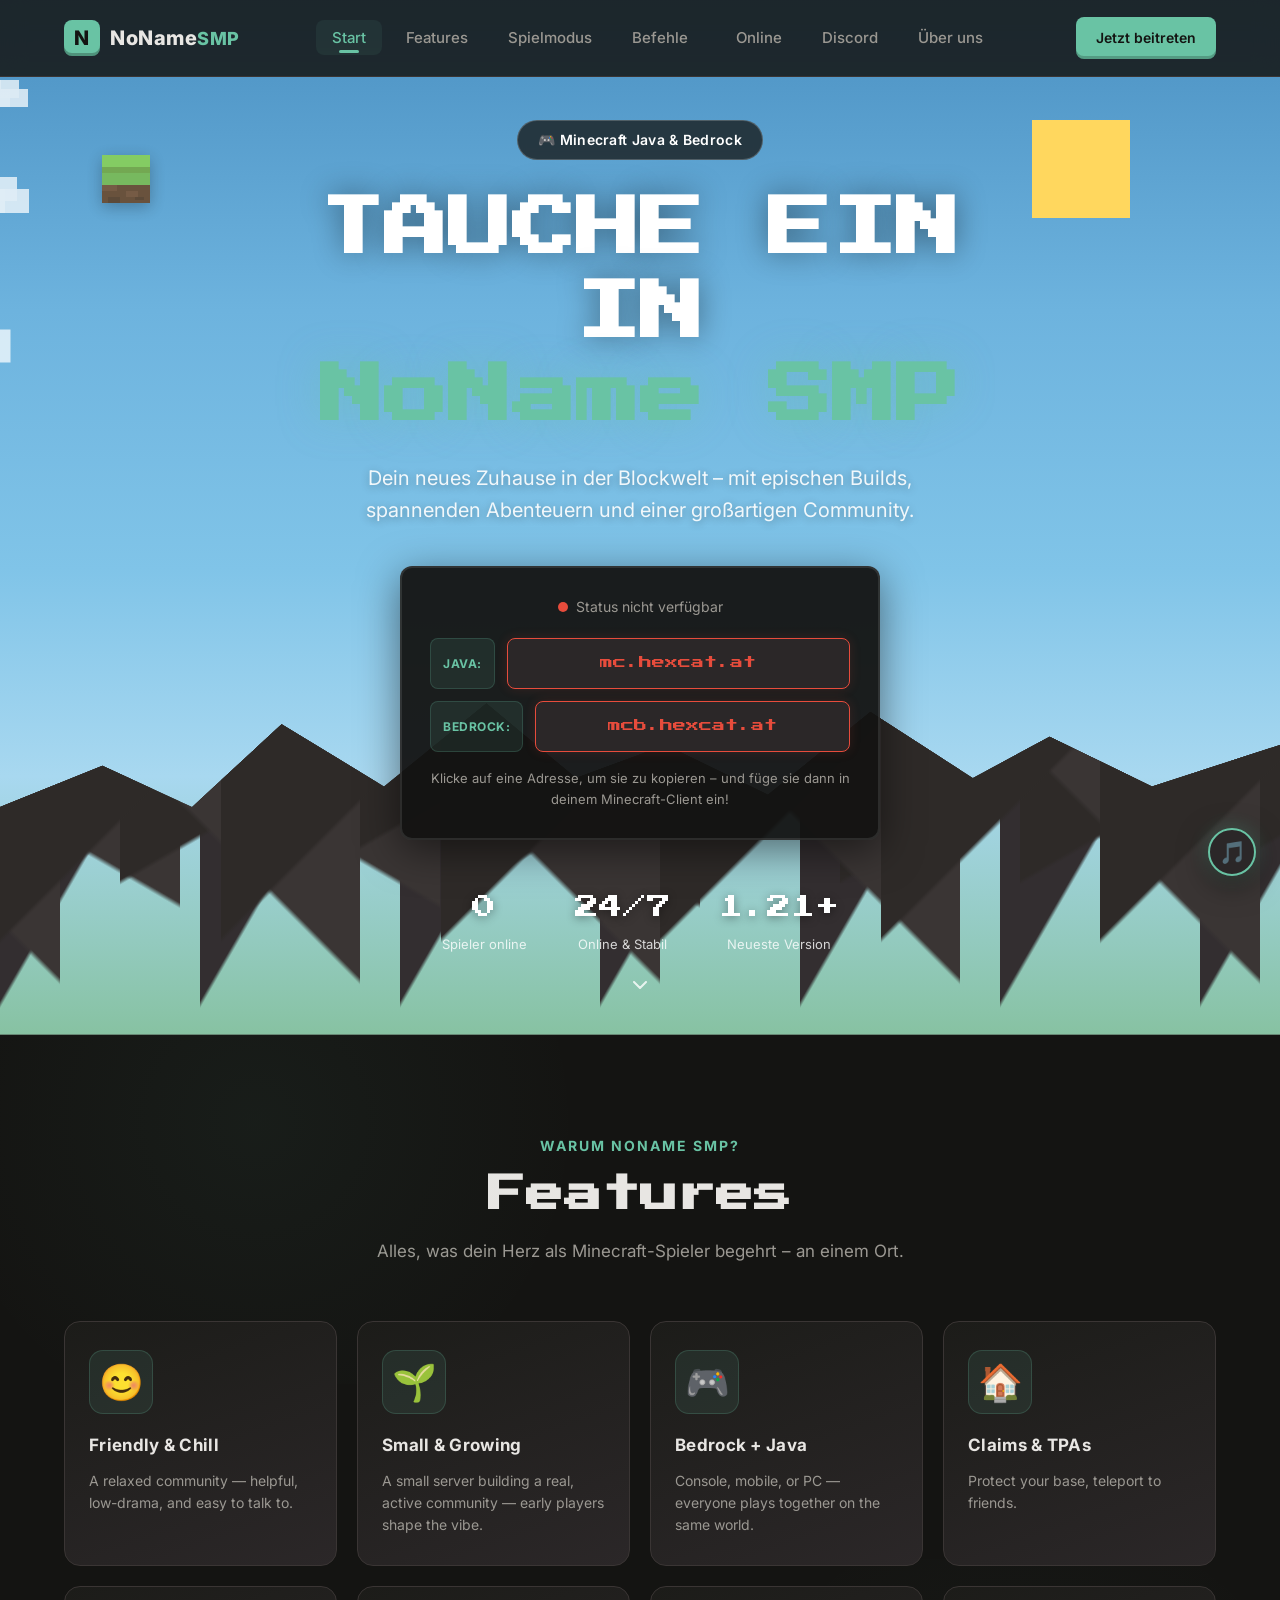
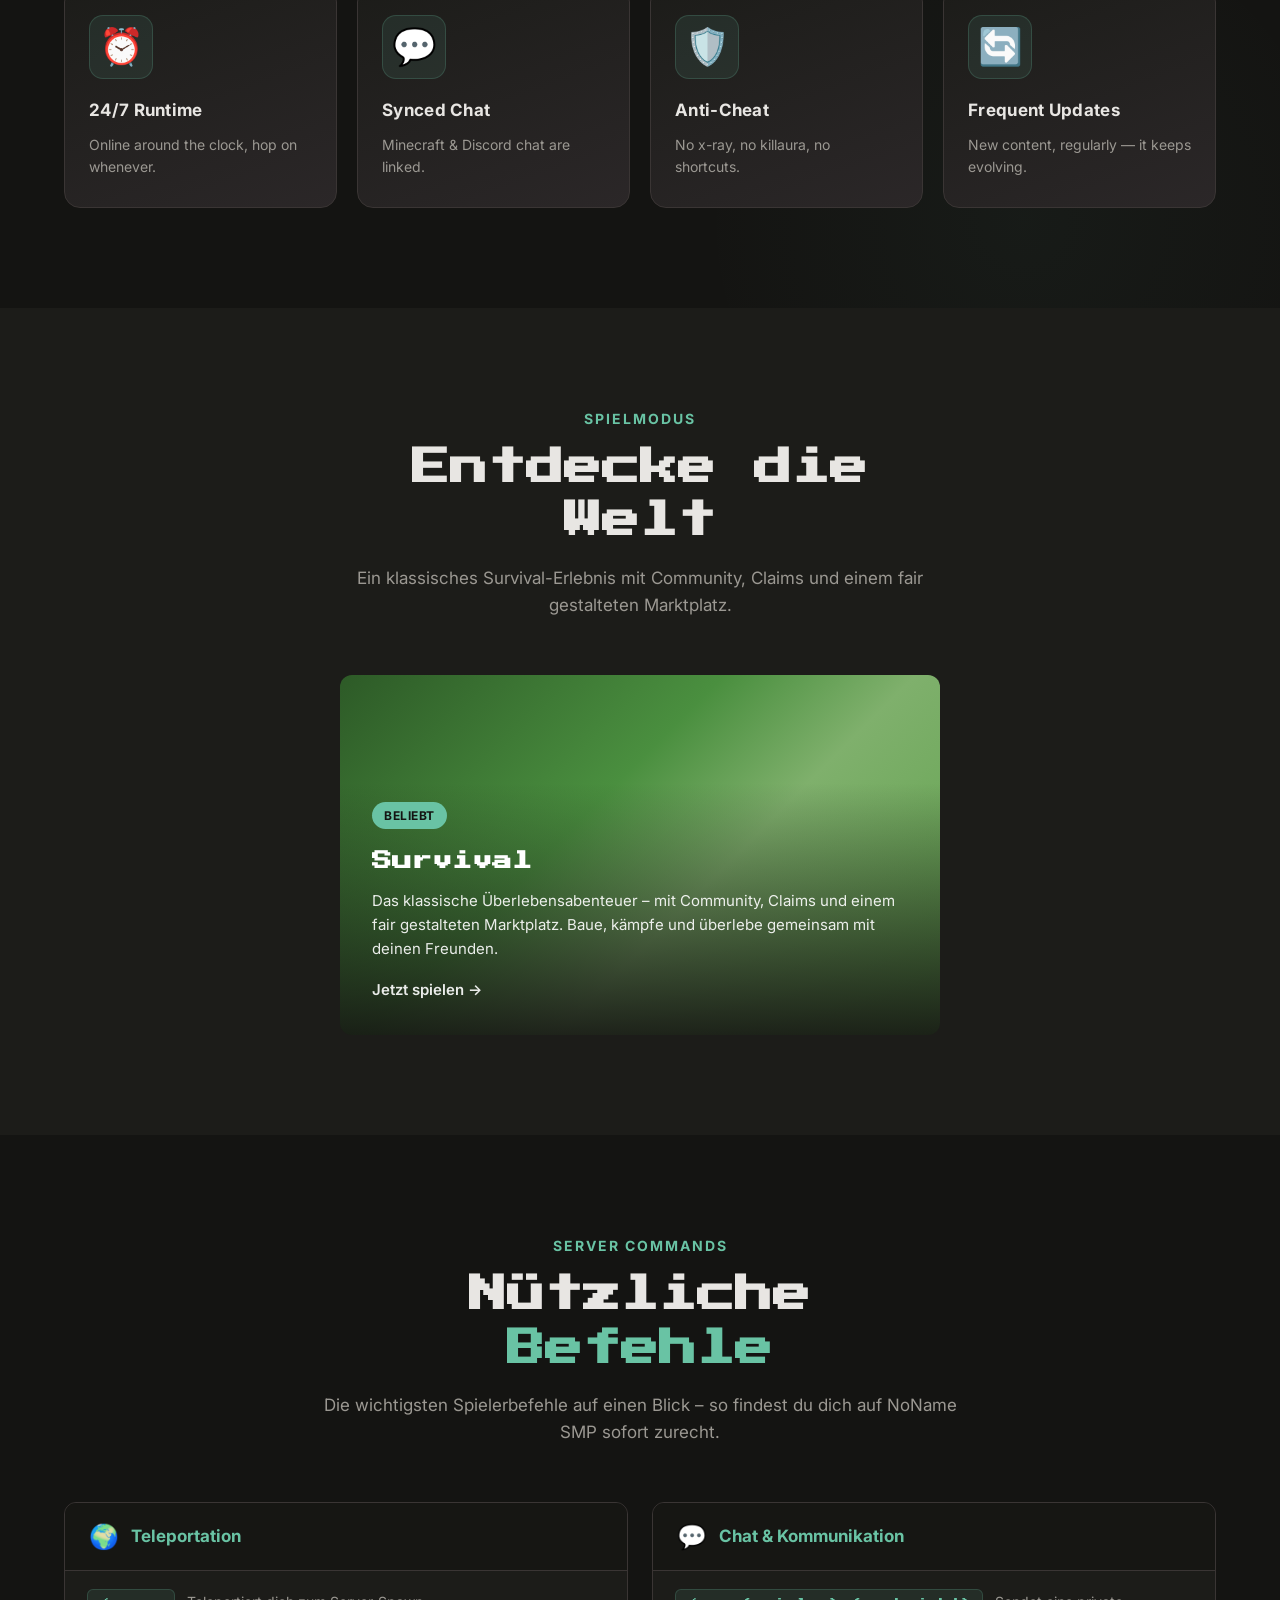
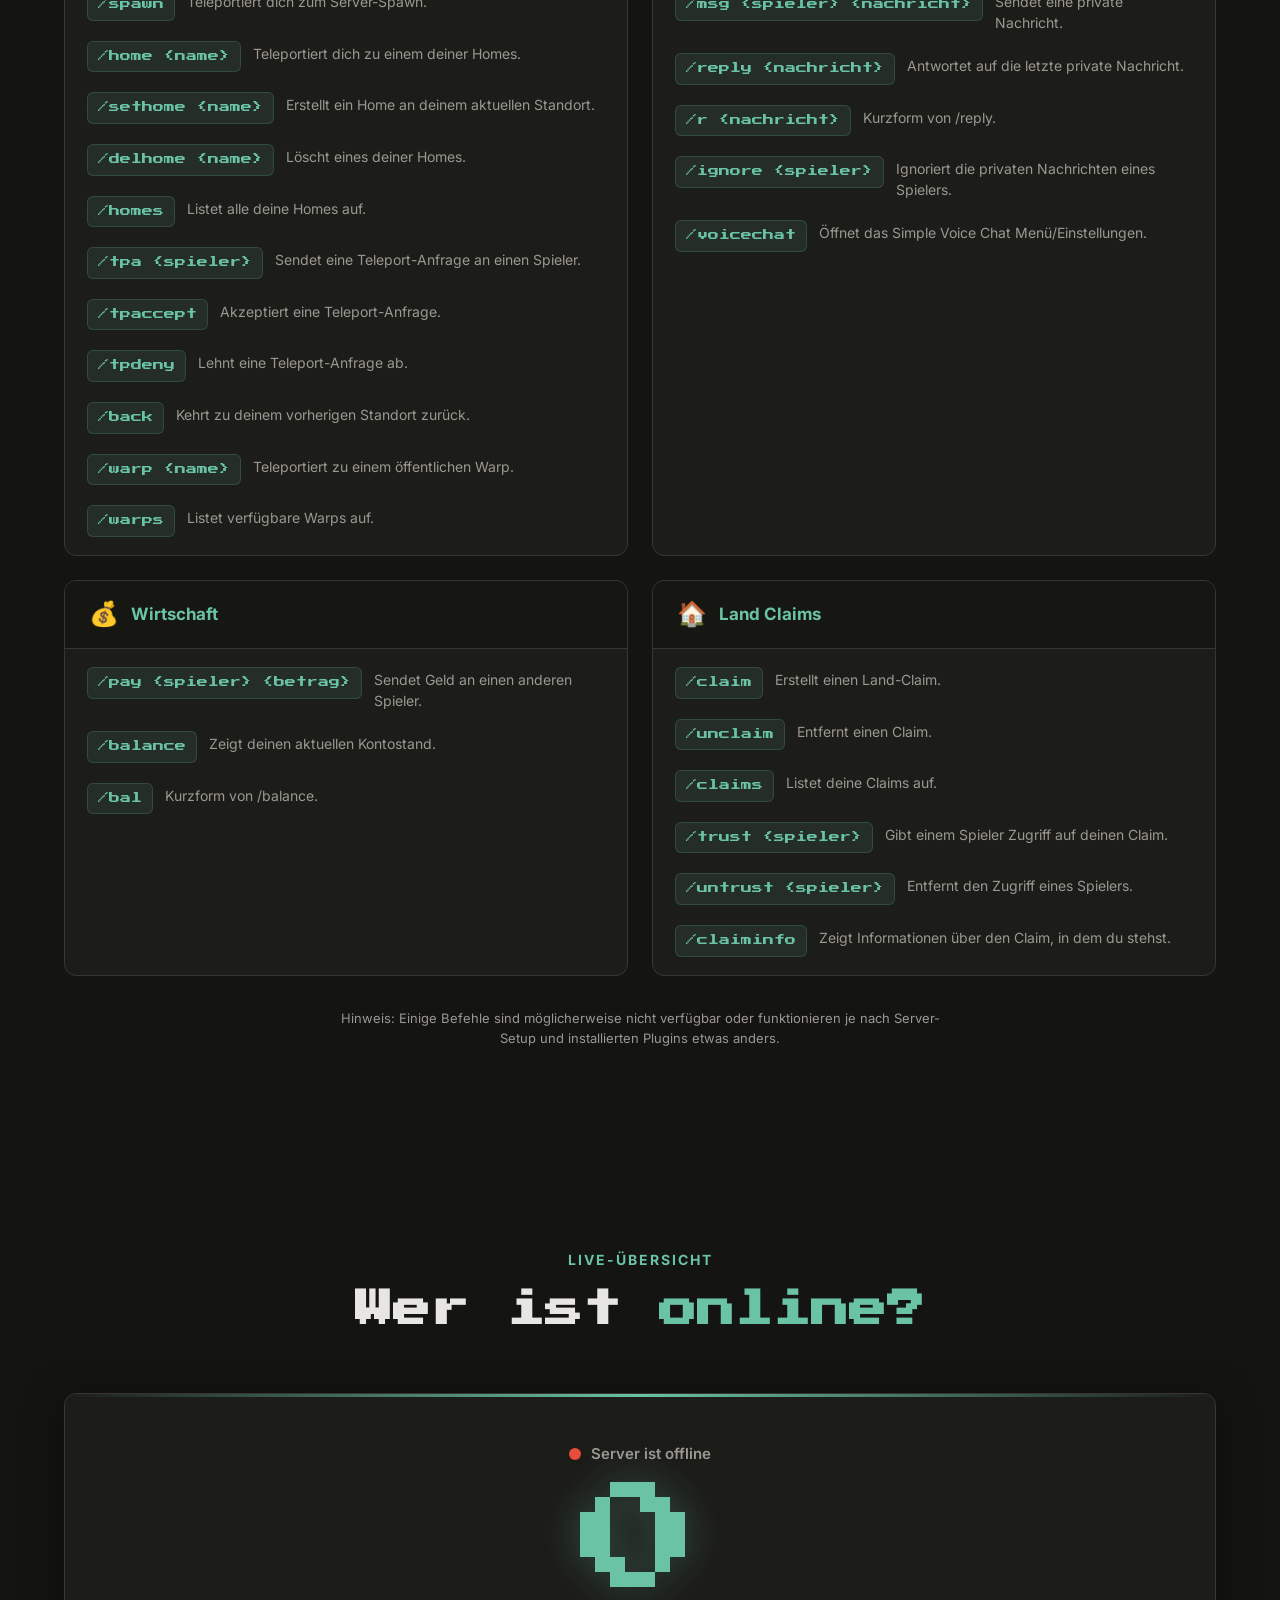
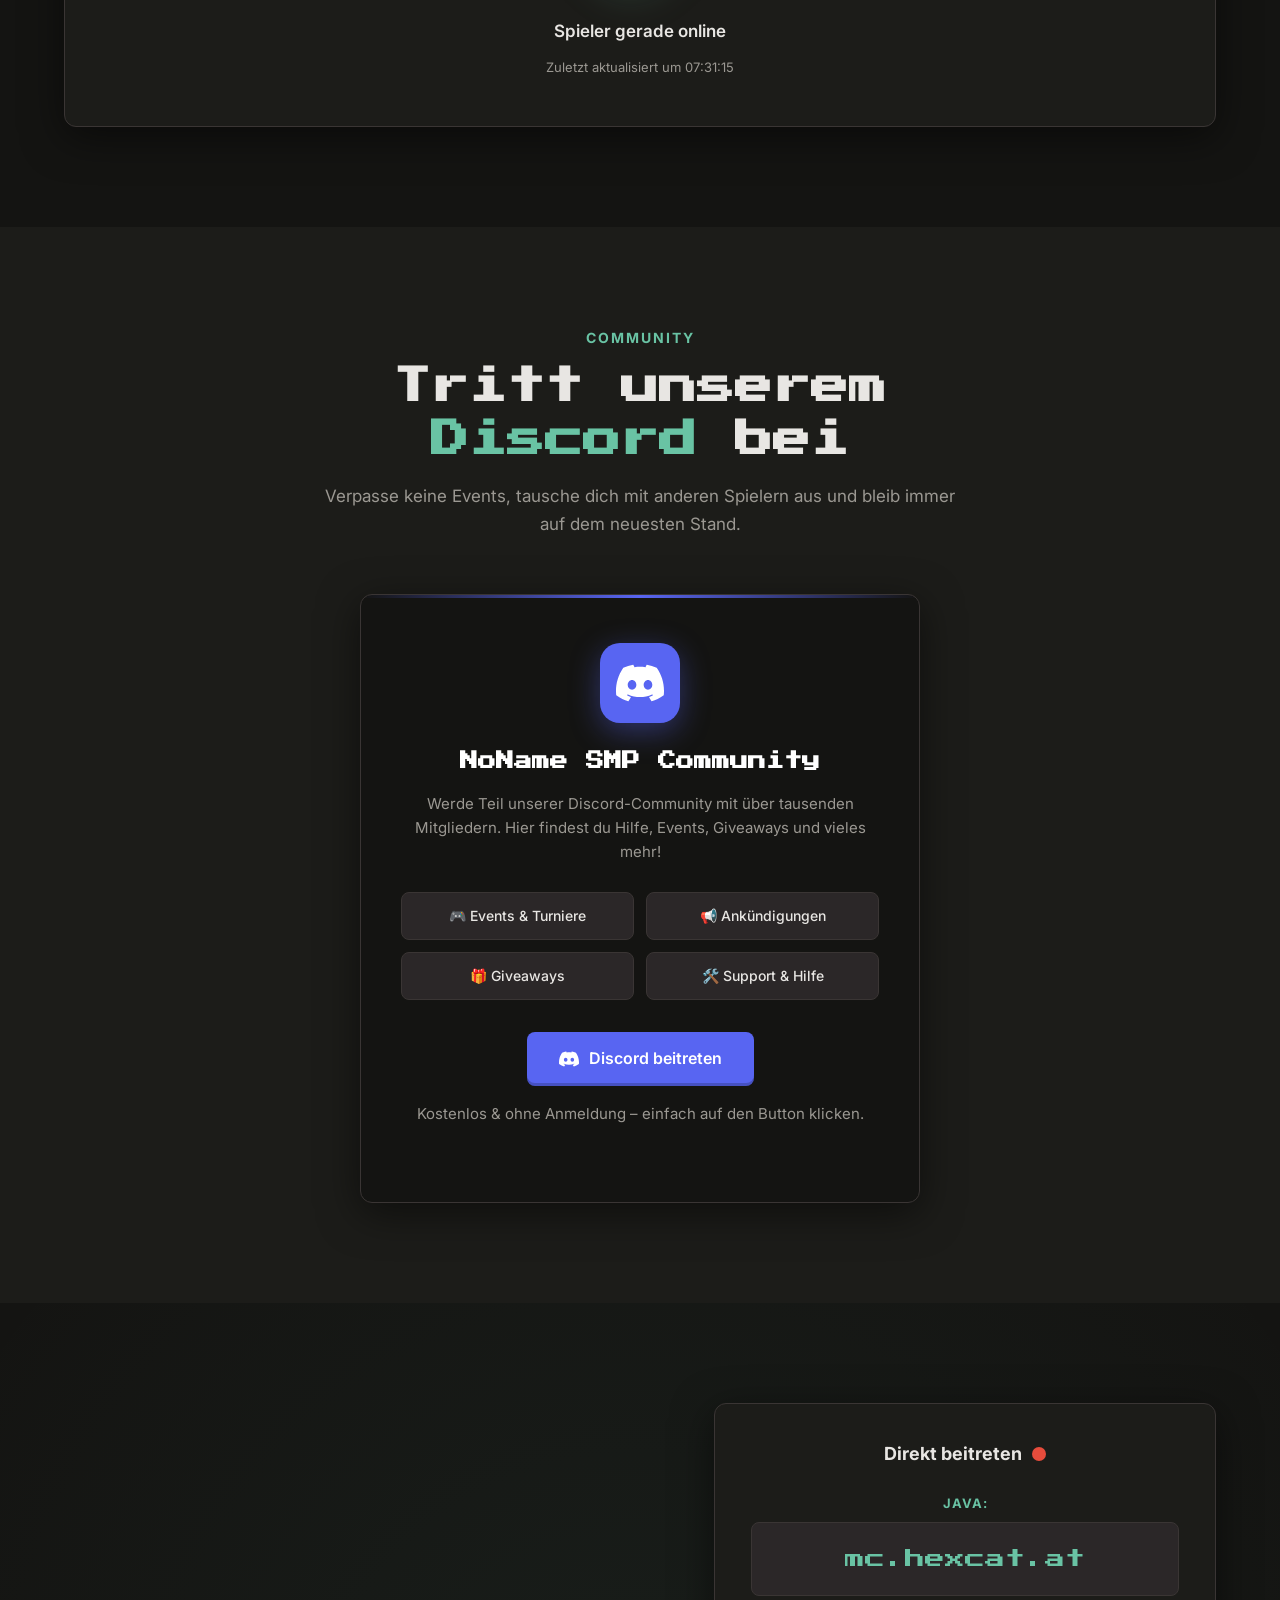
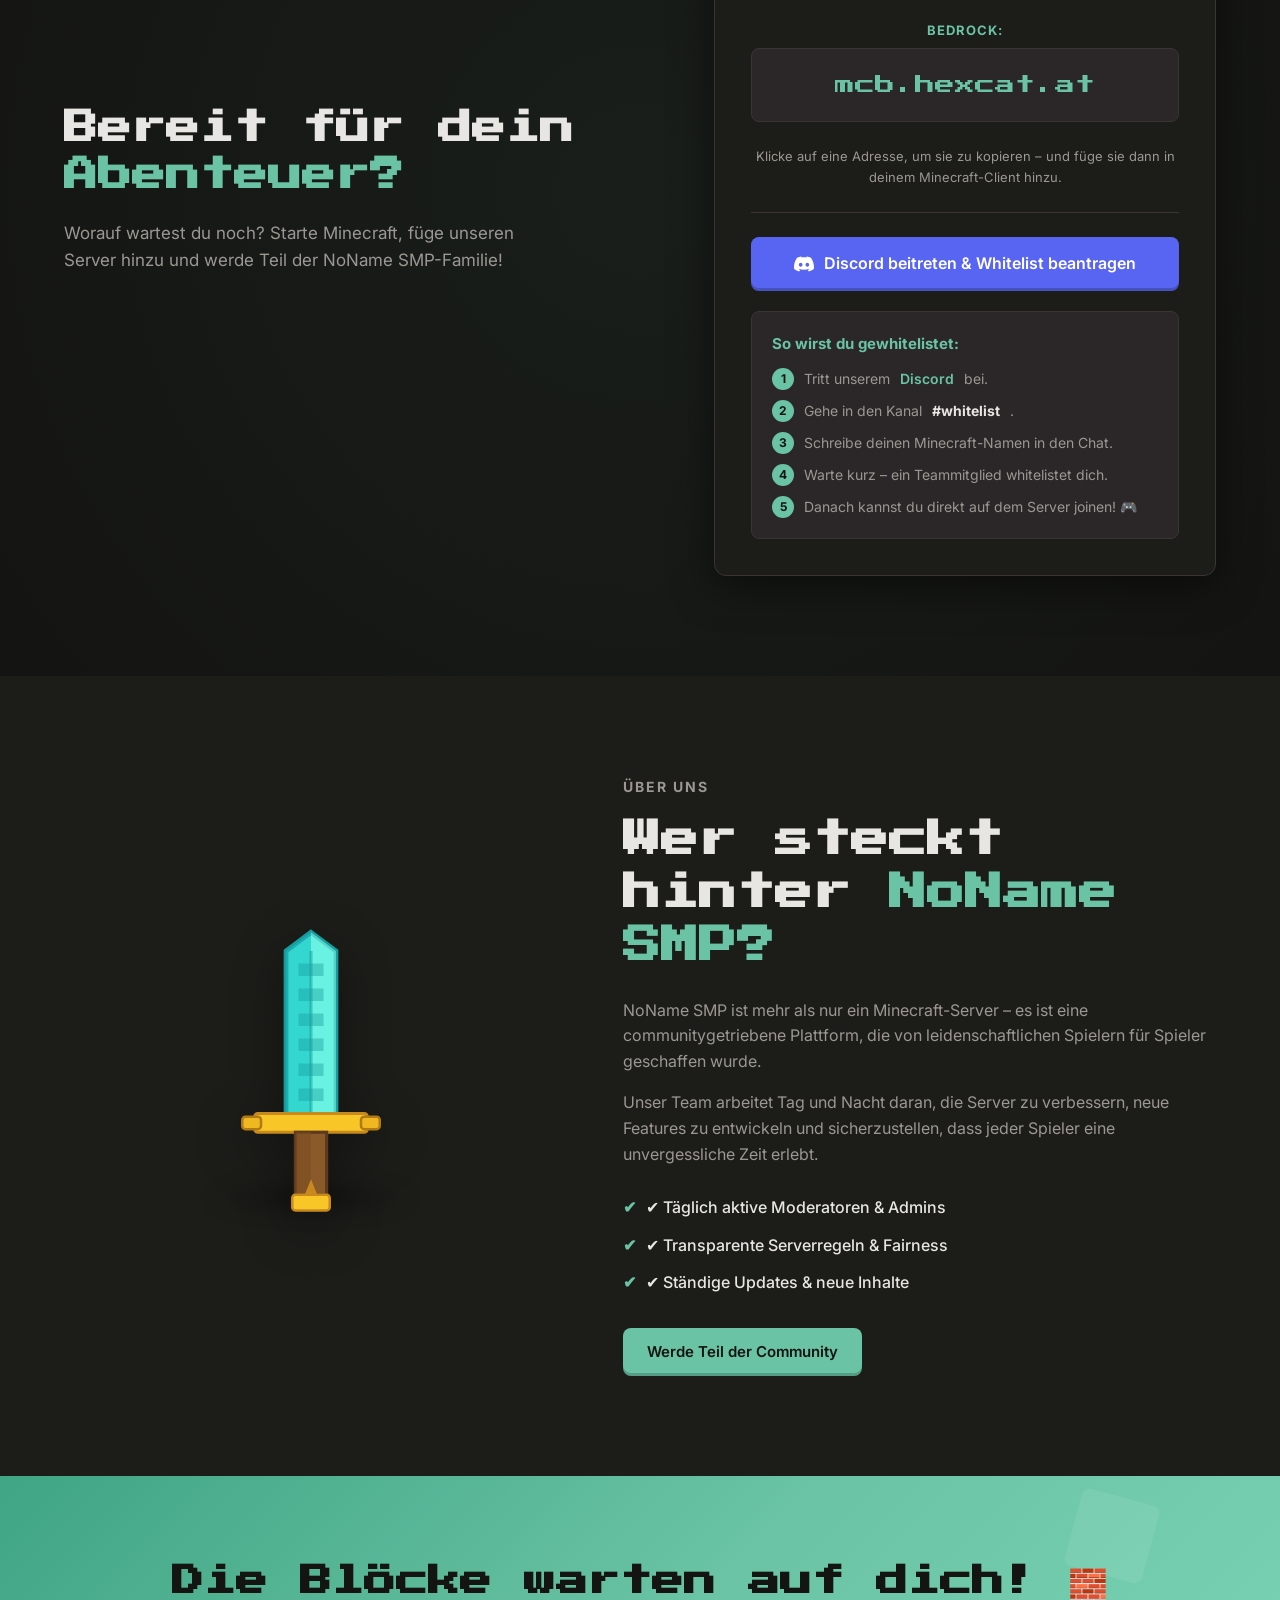
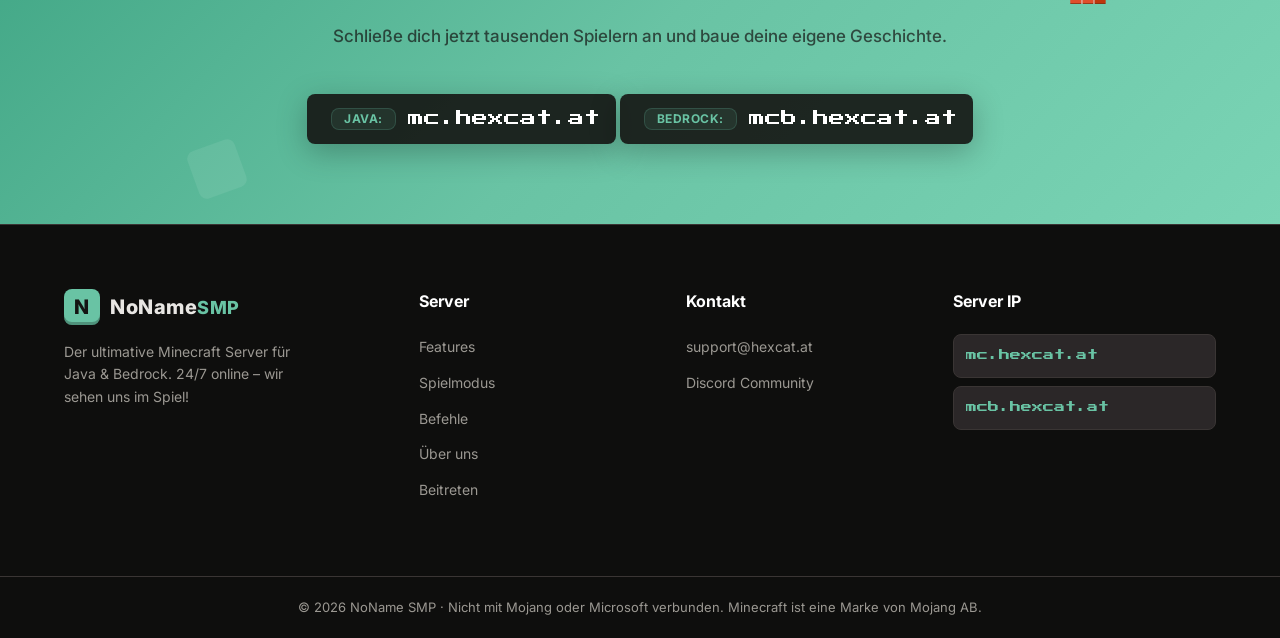
==== index.html @ 72341358 "added the core of the website" ====
<!DOCTYPE html>
<html lang="de">
<head>
    <meta charset="UTF-8">
    <meta name="viewport" content="width=device-width, initial-scale=1.0">
    <title>NoName SMP | Minecraft Server</title>
    <meta name="description" content="Der ultimative Minecraft Server. Jetzt beitreten unter mc.hexcat.at">
    <link rel="icon" type="image/png" href="data:image/svg+xml,<svg xmlns='http://www.w3.org/2000/svg' viewBox='0 0 100 100'><rect width='100' height='100' rx='20' fill='%232b2728'/><text x='50' y='68' font-size='45' text-anchor='middle' fill='%2369c3a4' font-family='Arial' font-weight='bold'>N</text></svg>">
    <link rel="preconnect" href="https://fonts.googleapis.com">
    <link rel="preconnect" href="https://fonts.gstatic.com" crossorigin>
    <link href="https://fonts.googleapis.com/css2?family=Inter:wght@400;500;600;700;800&family=Press+Start+2P&display=swap" rel="stylesheet">
    <link rel="stylesheet" href="css/style.css">
</head>
<body>
    <!-- Navigation -->
    <nav class="navbar" id="navbar">
        <div class="container nav-container">
            <a href="#home" class="logo">
                <div class="logo-icon">N</div>
                <span>NoName<span class="logo-accent">SMP</span></span>
            </a>
            <ul class="nav-links" id="nav-links">
                <li><a href="#home" class="nav-link active">Start</a></li>
                <li><a href="#features" class="nav-link">Features</a></li>
                <li><a href="#gamemodes" class="nav-link">Spielmodus</a></li>
                <li><a href="#commands" class="nav-link">Befehle</a></li>
                <li><a href="#map" class="nav-link nav-map hidden">Karte</a></li>
                <li><a href="#online" class="nav-link">Online</a></li>
                <li><a href="#discord" class="nav-link">Discord</a></li>
                <li><a href="#about" class="nav-link">Über uns</a></li>
            </ul>
            <a href="#join" class="btn btn-primary btn-nav">Jetzt beitreten</a>
            <button class="hamburger" id="hamburger" aria-label="Menü öffnen">
                <span></span><span></span><span></span>
            </button>
        </div>
    </nav>

    <!-- Hero Section -->
    <header class="hero" id="home">
        <div class="hero-bg">
            <div class="pixel-mountains"></div>
            <div class="pixel-sun"></div>
            <div class="pixel-cloud cloud-1"></div>
            <div class="pixel-cloud cloud-2"></div>
            <div class="pixel-cloud cloud-3"></div>
            <!-- Schwebende Minecraft-Blöcke -->
            <svg class="floating-block block-grass" viewBox="0 0 16 16" aria-hidden="true">
                <use href="assets/minecraft-blocks.svg#grass"></use>
            </svg>
            <svg class="floating-block block-diamond" viewBox="0 0 16 16" aria-hidden="true">
                <use href="assets/minecraft-blocks.svg#diamond"></use>
            </svg>
            <svg class="floating-block block-gold" viewBox="0 0 16 16" aria-hidden="true">
                <use href="assets/minecraft-blocks.svg#gold"></use>
            </svg>
            <svg class="floating-block block-obsidian" viewBox="0 0 16 16" aria-hidden="true">
                <use href="assets/minecraft-blocks.svg#obsidian"></use>
            </svg>
            <svg class="floating-block block-tnt" viewBox="0 0 16 16" aria-hidden="true">
                <use href="assets/minecraft-blocks.svg#tnt"></use>
            </svg>
            <svg class="floating-block block-creeper-head" viewBox="0 0 16 16" aria-hidden="true">
                <use href="assets/minecraft-blocks.svg#creeper-head"></use>
            </svg>
            <svg class="floating-block block-redstone" viewBox="0 0 16 16" aria-hidden="true">
                <use href="assets/minecraft-blocks.svg#redstone"></use>
            </svg>
            <svg class="floating-block block-emerald" viewBox="0 0 16 16" aria-hidden="true">
                <use href="assets/minecraft-blocks.svg#emerald"></use>
            </svg>
        </div>
        <div class="container hero-content">
            <p class="hero-badge">🎮 Minecraft Java & Bedrock</p>
            <h1 class="hero-title">TAUCHE EIN IN<br><span class="accent">NoName SMP</span></h1>
            <p class="hero-subtitle">Dein neues Zuhause in der Blockwelt – mit epischen Builds, spannenden Abenteuern und einer großartigen Community.</p>

            <div class="server-ip-card">
                <div class="ip-status">
                    <span class="status-dot"></span>
                    <span id="server-status">Server wird geprüft...</span>
                    <span class="ping-badge hidden" id="ping-badge"></span>
                </div>
                <div class="ip-copy">
                    <span class="ip-label">Java:</span>
                    <code class="ip-text ip-clickable" onclick="copyIp()">mc.hexcat.at</code>
                </div>
                <div class="ip-copy bedrock">
                    <span class="ip-label">Bedrock:</span>
                    <code class="ip-text ip-clickable" onclick="copyBedrockIp()">mcb.hexcat.at</code>
                </div>
                <p class="ip-help">Klicke auf eine Adresse, um sie zu kopieren – und füge sie dann in deinem Minecraft-Client ein!</p>
            </div>

            <div class="hero-stats">
                <div class="stat">
                    <span class="stat-number" id="stat-players">0</span>
                    <span class="stat-label">Spieler online</span>
                </div>
                <div class="stat">
                    <span class="stat-number">24/7</span>
                    <span class="stat-label">Online & Stabil</span>
                </div>
                <div class="stat">
                    <span class="stat-number">1.21+</span>
                    <span class="stat-label">Neueste Version</span>
                </div>
            </div>
        </div>
        <a href="#features" class="scroll-down" aria-label="Nach unten scrollen">
            <svg width="24" height="24" viewBox="0 0 24 24" fill="none" stroke="currentColor" stroke-width="2" stroke-linecap="round" stroke-linejoin="round">
                <path d="M6 9l6 6 6-6"></path>
            </svg>
        </a>
    </header>

    <!-- Features Section -->
    <section class="section features" id="features">
        <div class="container">
            <div class="section-head">
                <p class="section-tag">Warum NoName SMP?</p>
                <h2 class="section-title">Features</h2>
                <p class="section-desc">Alles, was dein Herz als Minecraft-Spieler begehrt – an einem Ort.</p>
            </div>
            <div class="features-grid">
                <div class="feature-card">
                    <div class="feature-icon">😊</div>
                    <h3>Friendly & Chill</h3>
                    <p>A relaxed community — helpful, low-drama, and easy to talk to.</p>
                </div>
                <div class="feature-card">
                    <div class="feature-icon">🌱</div>
                    <h3>Small & Growing</h3>
                    <p>A small server building a real, active community — early players shape the vibe.</p>
                </div>
                <div class="feature-card">
                    <div class="feature-icon">🎮</div>
                    <h3>Bedrock + Java</h3>
                    <p>Console, mobile, or PC — everyone plays together on the same world.</p>
                </div>
                <div class="feature-card">
                    <div class="feature-icon">🏠</div>
                    <h3>Claims & TPAs</h3>
                    <p>Protect your base, teleport to friends.</p>
                </div>
                <div class="feature-card">
                    <div class="feature-icon">⏰</div>
                    <h3>24/7 Runtime</h3>
                    <p>Online around the clock, hop on whenever.</p>
                </div>
                <div class="feature-card">
                    <div class="feature-icon">💬</div>
                    <h3>Synced Chat</h3>
                    <p>Minecraft & Discord chat are linked.</p>
                </div>
                <div class="feature-card">
                    <div class="feature-icon">🛡️</div>
                    <h3>Anti-Cheat</h3>
                    <p>No x-ray, no killaura, no shortcuts.</p>
                </div>
                <div class="feature-card">
                    <div class="feature-icon">🔄</div>
                    <h3>Frequent Updates</h3>
                    <p>New content, regularly — it keeps evolving.</p>
                </div>
            </div>
        </div>
    </section>

    <!-- Game Modes Section -->
    <section class="section gamemodes" id="gamemodes">
        <div class="container">
            <div class="section-head">
                <p class="section-tag">Spielmodus</p>
                <h2 class="section-title">Entdecke die Welt</h2>
                <p class="section-desc">Ein klassisches Survival-Erlebnis mit Community, Claims und einem fair gestalteten Marktplatz.</p>
            </div>
            <div class="gamemode-grid single">
                <div class="gamemode-card mode-survival">
                    <div class="gamemode-overlay"></div>
                    <div class="gamemode-content">
                        <span class="gamemode-tag">Beliebt</span>
                        <h3>Survival</h3>
                        <p>Das klassische Überlebensabenteuer – mit Community, Claims und einem fair gestalteten Marktplatz. Baue, kämpfe und überlebe gemeinsam mit deinen Freunden.</p>
                        <a href="#join" class="gamemode-link">Jetzt spielen →</a>
                    </div>
                </div>
            </div>
        </div>
    </section>

    <!-- Commands Section -->
    <section class="section commands" id="commands">
        <div class="container">
            <div class="section-head">
                <p class="section-tag">Server Commands</p>
                <h2 class="section-title">Nützliche <span class="accent">Befehle</span></h2>
                <p class="section-desc">Die wichtigsten Spielerbefehle auf einen Blick – so findest du dich auf NoName SMP sofort zurecht.</p>
            </div>

            <div class="commands-grid">
                <!-- Teleportation -->
                <div class="command-card">
                    <div class="command-card-header">
                        <span class="command-icon">🌍</span>
                        <h3>Teleportation</h3>
                    </div>
                    <div class="command-list">
                        <div class="command-item">
                            <code>/spawn</code>
                            <p>Teleportiert dich zum Server-Spawn.</p>
                        </div>
<div class="command-item">
    <code>/home &lt;name&gt;</code>
    <p>Teleportiert dich zu einem deiner Homes.</p>
</div>
                        <div class="command-item">
<code>/sethome &lt;name&gt;</code>
                            <p>Erstellt ein Home an deinem aktuellen Standort.</p>
                        </div>
                        <div class="command-item">
<code>/delhome &lt;name&gt;</code>
                            <p>Löscht eines deiner Homes.</p>
                        </div>
                        <div class="command-item">
                            <code>/homes</code>
                            <p>Listet alle deine Homes auf.</p>
                        </div>
                        <div class="command-item">
<code>/tpa &lt;spieler&gt;</code>
                            <p>Sendet eine Teleport-Anfrage an einen Spieler.</p>
                        </div>
                        <div class="command-item">
                            <code>/tpaccept</code>
                            <p>Akzeptiert eine Teleport-Anfrage.</p>
                        </div>
                        <div class="command-item">
                            <code>/tpdeny</code>
                            <p>Lehnt eine Teleport-Anfrage ab.</p>
                        </div>
                        <div class="command-item">
                            <code>/back</code>
                            <p>Kehrt zu deinem vorherigen Standort zurück.</p>
                        </div>
                        <div class="command-item">
<code>/warp &lt;name&gt;</code>
                            <p>Teleportiert zu einem öffentlichen Warp.</p>
                        </div>
                        <div class="command-item">
                            <code>/warps</code>
                            <p>Listet verfügbare Warps auf.</p>
                        </div>
                    </div>
                </div>

                <!-- Chat & Kommunikation -->
                <div class="command-card">
                    <div class="command-card-header">
                        <span class="command-icon">💬</span>
                        <h3>Chat & Kommunikation</h3>
                    </div>
                    <div class="command-list">
                        <div class="command-item">
<code>/msg &lt;spieler&gt; &lt;nachricht&gt;</code>
                            <p>Sendet eine private Nachricht.</p>
                        </div>
                        <div class="command-item">
<code>/reply &lt;nachricht&gt;</code>
                            <p>Antwortet auf die letzte private Nachricht.</p>
                        </div>
                        <div class="command-item">
<code>/r &lt;nachricht&gt;</code>
                            <p>Kurzform von /reply.</p>
                        </div>
                        <div class="command-item">
<code>/ignore &lt;spieler&gt;</code>
                            <p>Ignoriert die privaten Nachrichten eines Spielers.</p>
                        </div>
                        <div class="command-item">
                            <code>/voicechat</code>
                            <p>Öffnet das Simple Voice Chat Menü/Einstellungen.</p>
                        </div>
                    </div>
                </div>

                <!-- Wirtschaft -->
                <div class="command-card">
                    <div class="command-card-header">
                        <span class="command-icon">💰</span>
                        <h3>Wirtschaft</h3>
                    </div>
                    <div class="command-list">
                        <div class="command-item">
<code>/pay &lt;spieler&gt; &lt;betrag&gt;</code>
                            <p>Sendet Geld an einen anderen Spieler.</p>
                        </div>
                        <div class="command-item">
                            <code>/balance</code>
                            <p>Zeigt deinen aktuellen Kontostand.</p>
                        </div>
                        <div class="command-item">
                            <code>/bal</code>
                            <p>Kurzform von /balance.</p>
                        </div>
                    </div>
                </div>

                <!-- Land Claims -->
                <div class="command-card">
                    <div class="command-card-header">
                        <span class="command-icon">🏠</span>
                        <h3>Land Claims</h3>
                    </div>
                    <div class="command-list">
                        <div class="command-item">
                            <code>/claim</code>
                            <p>Erstellt einen Land-Claim.</p>
                        </div>
                        <div class="command-item">
                            <code>/unclaim</code>
                            <p>Entfernt einen Claim.</p>
                        </div>
                        <div class="command-item">
                            <code>/claims</code>
                            <p>Listet deine Claims auf.</p>
                        </div>
                        <div class="command-item">
<code>/trust &lt;spieler&gt;</code>
                            <p>Gibt einem Spieler Zugriff auf deinen Claim.</p>
                        </div>
                        <div class="command-item">
<code>/untrust &lt;spieler&gt;</code>
                            <p>Entfernt den Zugriff eines Spielers.</p>
                        </div>
                        <div class="command-item">
                            <code>/claiminfo</code>
                            <p>Zeigt Informationen über den Claim, in dem du stehst.</p>
                        </div>
                    </div>
                </div>
            </div>

            <p class="commands-hint">Hinweis: Einige Befehle sind möglicherweise nicht verfügbar oder funktionieren je nach Server-Setup und installierten Plugins etwas anders.</p>
        </div>
    </section>

    <!-- Map Section (versteckt, wird später aktiviert) -->
    <section class="section map-section hidden" id="map">
        <div class="container">
            <div class="section-head">
                <p class="section-tag">Live-Karte</p>
                <h2 class="section-title">Serverkarte</h2>
                <p class="section-desc">Erkunde die Welt von NoName SMP in Echtzeit. Die Karte aktualisiert sich automatisch alle 10 Minuten.</p>
            </div>
            <div class="map-container">
                <div class="map-loading" id="map-loading">
                    <div class="map-spinner"></div>
                    <p>Karte wird geladen...</p>
                </div>
                <iframe
                    id="map-frame"
                    class="map-frame"
                    src=""
                    title="NoName SMP Serverkarte"
                    loading="lazy"
                    allowfullscreen
                ></iframe>
            </div>
            <p class="map-hint">Tipp: Die Karte wird alle 10 Minuten automatisch aktualisiert.</p>
        </div>
    </section>

    <!-- Online Section -->
    <section class="section online-section" id="online">
        <div class="container">
            <div class="section-head">
                <p class="section-tag">Live-Übersicht</p>
                <h2 class="section-title">Wer ist <span class="accent">online?</span></h2>
            </div>

            <div class="online-count-display">
                <div class="online-status-bar">
                    <span class="status-dot" id="online-status-dot"></span>
                    <span id="online-count-text">Spielerzahl wird geladen...</span>
                </div>
                <div class="online-number" id="online-number">–</div>
                <p class="online-number-label">Spieler gerade online</p>
                <span class="last-updated" id="last-updated"></span>
            </div>
        </div>
    </section>

    <!-- Discord Section -->
    <section class="section discord-section" id="discord">
        <div class="container">
            <div class="section-head">
                <p class="section-tag">Community</p>
                <h2 class="section-title">Tritt unserem <span class="accent">Discord</span> bei</h2>
                <p class="section-desc">Verpasse keine Events, tausche dich mit anderen Spielern aus und bleib immer auf dem neuesten Stand.</p>
            </div>

            <div class="discord-card">
                <div class="discord-icon">
                    <svg width="48" height="48" viewBox="0 0 24 24" fill="currentColor">
                        <path d="M20.317 4.3698a19.7913 19.7913 0 00-4.8851-1.5152.0741.0741 0 00-.0785.0371c-.211.3753-.4447.8648-.6083 1.2495-1.8447-.2762-3.68-.2762-5.4868 0-.1636-.3933-.4058-.8742-.6177-1.2495a.077.077 0 00-.0785-.037 19.7363 19.7363 0 00-4.8852 1.515.0699.0699 0 00-.0321.0277C.5334 9.0458-.319 13.5799.0992 18.0578a.0824.0824 0 00.0312.0561c2.0528 1.5076 4.0413 2.4228 5.9929 3.0294a.0777.0777 0 00.0842-.0276c.4616-.6304.8731-1.2952 1.226-1.9942a.076.076 0 00-.0416-.1057c-.6528-.2476-1.2743-.5495-1.8722-.8923a.077.077 0 01-.0076-.1277c.1258-.0943.2517-.1923.3718-.2914a.0743.0743 0 01.0776-.0105c3.9278 1.7933 8.18 1.7933 12.0614 0a.0739.0739 0 01.0785.0095c.1202.099.246.1981.3728.2924a.077.077 0 01-.0066.1276 12.2986 12.2986 0 01-1.873.8914.0766.0766 0 00-.0407.1067c.3604.698.7719 1.3628 1.225 1.9932a.076.076 0 00.0842.0286c1.961-.6067 3.9495-1.5219 6.0023-3.0294a.077.077 0 00.0313-.0552c.5004-5.177-.8382-9.6739-3.5485-13.6604a.061.061 0 00-.0312-.0286zM8.02 15.3312c-1.1825 0-2.1569-1.0857-2.1569-2.419 0-1.3332.9555-2.4189 2.157-2.4189 1.2108 0 2.1757 1.0952 2.1568 2.419 0 1.3332-.9555 2.4189-2.1569 2.4189zm7.9748 0c-1.1825 0-2.1569-1.0857-2.1569-2.419 0-1.3332.9554-2.4189 2.1569-2.4189 1.2108 0 2.1757 1.0952 2.1568 2.419 0 1.3332-.946 2.4189-2.1568 2.4189z"/>
                    </svg>
                </div>
                <h3>NoName SMP Community</h3>
                <p>Werde Teil unserer Discord-Community mit über tausenden Mitgliedern. Hier findest du Hilfe, Events, Giveaways und vieles mehr!</p>
                <div class="discord-features">
                    <div class="discord-feature">🎮 Events & Turniere</div>
                    <div class="discord-feature">📢 Ankündigungen</div>
                    <div class="discord-feature">🎁 Giveaways</div>
                    <div class="discord-feature">🛠️ Support & Hilfe</div>
                </div>
                <a href="https://discord.gg/DEIN-EINLADUNGSCODE" target="_blank" rel="noopener noreferrer" class="btn btn-discord">
                    <svg width="20" height="20" viewBox="0 0 24 24" fill="currentColor">
                        <path d="M20.317 4.3698a19.7913 19.7913 0 00-4.8851-1.5152.0741.0741 0 00-.0785.0371c-.211.3753-.4447.8648-.6083 1.2495-1.8447-.2762-3.68-.2762-5.4868 0-.1636-.3933-.4058-.8742-.6177-1.2495a.077.077 0 00-.0785-.037 19.7363 19.7363 0 00-4.8852 1.515.0699.0699 0 00-.0321.0277C.5334 9.0458-.319 13.5799.0992 18.0578a.0824.0824 0 00.0312.0561c2.0528 1.5076 4.0413 2.4228 5.9929 3.0294a.0777.0777 0 00.0842-.0276c.4616-.6304.8731-1.2952 1.226-1.9942a.076.076 0 00-.0416-.1057c-.6528-.2476-1.2743-.5495-1.8722-.8923a.077.077 0 01-.0076-.1277c.1258-.0943.2517-.1923.3718-.2914a.0743.0743 0 01.0776-.0105c3.9278 1.7933 8.18 1.7933 12.0614 0a.0739.0739 0 01.0785.0095c.1202.099.246.1981.3728.2924a.077.077 0 01-.0066.1276 12.2986 12.2986 0 01-1.873.8914.0766.0766 0 00-.0407.1067c.3604.698.7719 1.3628 1.225 1.9932a.076.076 0 00.0842.0286c1.961-.6067 3.9495-1.5219 6.0023-3.0294a.077.077 0 00.0313-.0552c.5004-5.177-.8382-9.6739-3.5485-13.6604a.061.061 0 00-.0312-.0286zM8.02 15.3312c-1.1825 0-2.1569-1.0857-2.1569-2.419 0-1.3332.9555-2.4189 2.157-2.4189 1.2108 0 2.1757 1.0952 2.1568 2.419 0 1.3332-.9555 2.4189-2.1569 2.4189zm7.9748 0c-1.1825 0-2.1569-1.0857-2.1569-2.419 0-1.3332.9554-2.4189 2.1569-2.4189 1.2108 0 2.1757 1.0952 2.1568 2.419 0 1.3332-.946 2.4189-2.1568 2.4189z"/>
                    </svg>
                    Discord beitreten
                </a>
                <p class="discord-hint">Kostenlos & ohne Anmeldung – einfach auf den Button klicken.</p>
            </div>
        </div>
    </section>

    <!-- Join Section -->
    <section class="section join" id="join">
        <div class="container join-container">
            <div class="join-content">
                <h2 class="join-title">Bereit für dein <span class="accent">Abenteuer?</span></h2>
                <p class="join-desc">Worauf wartest du noch? Starte Minecraft, füge unseren Server hinzu und werde Teil der NoName SMP-Familie!</p>
            </div>
            <div class="join-box">
                <div class="join-box-header">
                    <h3>Direkt beitreten</h3>
                    <span class="status-dot big" id="join-status-dot"></span>
                </div>
                <p class="join-ip-label">Java:</p>
                <code class="join-ip ip-clickable" onclick="copyIp()">mc.hexcat.at</code>
                <p class="join-ip-label">Bedrock:</p>
                <code class="join-ip bedrock-ip ip-clickable" onclick="copyBedrockIp()">mcb.hexcat.at</code>
                <p class="join-hint">Klicke auf eine Adresse, um sie zu kopieren – und füge sie dann in deinem Minecraft-Client hinzu.</p>
                <div class="join-whitelist">
                    <a href="#discord" class="btn btn-discord btn-block">
                        <svg width="20" height="20" viewBox="0 0 24 24" fill="currentColor">
                            <path d="M20.317 4.3698a19.7913 19.7913 0 00-4.8851-1.5152.0741.0741 0 00-.0785.0371c-.211.3753-.4447.8648-.6083 1.2495-1.8447-.2762-3.68-.2762-5.4868 0-.1636-.3933-.4058-.8742-.6177-1.2495a.077.077 0 00-.0785-.037 19.7363 19.7363 0 00-4.8852 1.515.0699.0699 0 00-.0321.0277C.5334 9.0458-.319 13.5799.0992 18.0578a.0824.0824 0 00.0312.0561c2.0528 1.5076 4.0413 2.4228 5.9929 3.0294a.0777.0777 0 00.0842-.0276c.4616-.6304.8731-1.2952 1.226-1.9942a.076.076 0 00-.0416-.1057c-.6528-.2476-1.2743-.5495-1.8722-.8923a.077.077 0 01-.0076-.1277c.1258-.0943.2517-.1923.3718-.2914a.0743.0743 0 01.0776-.0105c3.9278 1.7933 8.18 1.7933 12.0614 0a.0739.0739 0 01.0785.0095c.1202.099.246.1981.3728.2924a.077.077 0 01-.0066.1276 12.2986 12.2986 0 01-1.873.8914.0766.0766 0 00-.0407.1067c.3604.698.7719 1.3628 1.225 1.9932a.076.076 0 00.0842.0286c1.961-.6067 3.9495-1.5219 6.0023-3.0294a.077.077 0 00.0313-.0552c.5004-5.177-.8382-9.6739-3.5485-13.6604a.061.061 0 00-.0312-.0286zM8.02 15.3312c-1.1825 0-2.1569-1.0857-2.1569-2.419 0-1.3332.9555-2.4189 2.157-2.4189 1.2108 0 2.1757 1.0952 2.1568 2.419 0 1.3332-.9555 2.4189-2.1569 2.4189zm7.9748 0c-1.1825 0-2.1569-1.0857-2.1569-2.419 0-1.3332.9554-2.4189 2.1569-2.4189 1.2108 0 2.1757 1.0952 2.1568 2.419 0 1.3332-.946 2.4189-2.1568 2.4189z"/>
                        </svg>
                        Discord beitreten & Whitelist beantragen
                    </a>
                    <div class="join-whitelist-steps">
                        <h4>So wirst du gewhitelistet:</h4>
                        <ol>
                            <li>Tritt unserem <a href="#discord">Discord</a> bei.</li>
                            <li>Gehe in den Kanal <strong>#whitelist</strong>.</li>
                            <li>Schreibe deinen Minecraft-Namen in den Chat.</li>
                            <li>Warte kurz – ein Teammitglied whitelistet dich.</li>
                            <li>Danach kannst du direkt auf dem Server joinen! 🎮</li>
                        </ol>
                    </div>
                </div>
            </div>
        </div>
    </section>

    <!-- About Section -->
    <section class="section about" id="about">
        <div class="container about-container">
            <div class="about-image">
                <div class="sword-image">
                    <svg viewBox="0 0 64 96" width="200" height="300" xmlns="http://www.w3.org/2000/svg" aria-label="Minecraft Diamantschwert">
                        <!-- Klinge (Diamant) – länger -->
                        <polygon points="32,2 40,8 40,60 32,76 24,60 24,8" fill="#4AEDD9" stroke="#169C9C" stroke-width="1.5"/>
                        <polygon points="32,2 40,8 40,60 32,76" fill="#7FF5E8" opacity="0.6"/>
                        <polygon points="32,2 24,8 24,60 32,76" fill="#1EBFC7" opacity="0.5"/>
                        <!-- Klingen-Details -->
                        <line x1="32" y1="8" x2="32" y2="70" stroke="#169C9C" stroke-width="1" opacity="0.5"/>
                        <polygon points="28,12 36,12 36,16 28,16" fill="#169C9C" opacity="0.4"/>
                        <polygon points="28,20 36,20 36,24 28,24" fill="#169C9C" opacity="0.4"/>
                        <polygon points="28,28 36,28 36,32 28,32" fill="#169C9C" opacity="0.4"/>
                        <polygon points="28,36 36,36 36,40 28,40" fill="#169C9C" opacity="0.4"/>
                        <polygon points="28,44 36,44 36,48 28,48" fill="#169C9C" opacity="0.4"/>
                        <polygon points="28,52 36,52 36,56 28,56" fill="#169C9C" opacity="0.4"/>
                        <!-- Parierstange (Gold) -->
                        <rect x="14" y="60" width="36" height="6" rx="1" fill="#F8C627" stroke="#C88A1E" stroke-width="1"/>
                        <rect x="10" y="61" width="6" height="4" rx="1" fill="#F0B820" stroke="#B07A15" stroke-width="0.8"/>
                        <rect x="48" y="61" width="6" height="4" rx="1" fill="#F0B820" stroke="#B07A15" stroke-width="0.8"/>
                        <!-- Griff (Braun) – länger -->
                        <rect x="27" y="66" width="10" height="20" fill="#8B5A2B" stroke="#5C3A1E" stroke-width="1"/>
                        <rect x="27" y="66" width="5" height="20" fill="#7A4D20" opacity="0.6"/>
                        <!-- Knauf (Gold) -->
                        <rect x="26" y="86" width="12" height="5" rx="1" fill="#F8C627" stroke="#C88A1E" stroke-width="0.8"/>
                        <polygon points="30,86 34,86 32,81" fill="#C88A1E"/>
                    </svg>
                </div>
            </div>
            <div class="about-text">
                <p class="section-tag">Über uns</p>
                <h2 class="section-title">Wer steckt hinter <span class="accent">NoName SMP?</span></h2>
                <p>NoName SMP ist mehr als nur ein Minecraft-Server – es ist eine communitygetriebene Plattform, die von leidenschaftlichen Spielern für Spieler geschaffen wurde.</p>
                <p>Unser Team arbeitet Tag und Nacht daran, die Server zu verbessern, neue Features zu entwickeln und sicherzustellen, dass jeder Spieler eine unvergessliche Zeit erlebt.</p>
                <div class="about-check-list">
                    <div class="check-item">✔ Täglich aktive Moderatoren & Admins</div>
                    <div class="check-item">✔ Transparente Serverregeln & Fairness</div>
                    <div class="check-item">✔ Ständige Updates & neue Inhalte</div>
                </div>
                <a href="#join" class="btn btn-primary">Werde Teil der Community</a>
            </div>
        </div>
    </section>

    <!-- CTA Section -->
    <section class="cta">
        <div class="container cta-container">
            <h2>Die Blöcke warten auf dich! 🧱</h2>
            <p>Schließe dich jetzt tausenden Spielern an und baue deine eigene Geschichte.</p>
            <div class="cta-ip">
                <span class="ip-label">Java:</span>
                <code class="ip-clickable" onclick="copyIp()">mc.hexcat.at</code>
            </div>
            <div class="cta-ip bedrock">
                <span class="ip-label">Bedrock:</span>
                <code class="ip-clickable" onclick="copyBedrockIp()">mcb.hexcat.at</code>
            </div>
        </div>
    </section>

    <!-- Footer -->
    <footer class="footer">
        <div class="container footer-container">
            <div class="footer-brand">
                <div class="logo">
                    <div class="logo-icon">N</div>
                    <span>NoName<span class="logo-accent">SMP</span></span>
                </div>
                <p>Der ultimative Minecraft Server für Java & Bedrock. 24/7 online – wir sehen uns im Spiel!</p>
            </div>
            <div class="footer-links">
                <h4>Server</h4>
                <ul>
                    <li><a href="#features">Features</a></li>
                    <li><a href="#gamemodes">Spielmodus</a></li>
                    <li><a href="#commands">Befehle</a></li>
                    <li><a href="#about">Über uns</a></li>
                    <li><a href="#join">Beitreten</a></li>
                </ul>
            </div>
            <div class="footer-links">
                <h4>Kontakt</h4>
                <ul>
                    <li><a href="mailto:support@hexcat.at">support@hexcat.at</a></li>
                    <li><a href="#discord">Discord Community</a></li>
                </ul>
            </div>
            <div class="footer-ip">
                <h4>Server IP</h4>
                <div class="footer-ip-box">
                    <code class="ip-clickable" onclick="copyIp()">mc.hexcat.at</code>
                </div>
                <div class="footer-ip-box bedrock">
                    <code class="ip-clickable" onclick="copyBedrockIp()">mcb.hexcat.at</code>
                </div>
            </div>
        </div>
        <div class="footer-bottom">
            <div class="container">
                <p>© 2026 NoName SMP · Nicht mit Mojang oder Microsoft verbunden. Minecraft ist eine Marke von Mojang AB.</p>
            </div>
        </div>
    </footer>

    <!-- Minecraft Hintergrundmusik -->
    <audio id="bg-music" preload="auto"></audio>

    <!-- Musik-Controls (immer rechts unten) -->
    <div class="music-btn-group">
        <button class="music-list-btn" id="music-list-btn" aria-label="Playlist öffnen" title="Playlist">
            🎵
        </button>
    </div>

    <!-- Musik-Panel (Playlist) -->
    <div class="music-panel" id="music-panel">
        <div class="music-panel-header">
            <h3>🎵 Musik Player</h3>
            <button class="music-panel-close" id="music-panel-close" aria-label="Playlist schließen">✕</button>
        </div>
        <div class="music-panel-controls">
            <button class="music-control-btn" id="music-prev-btn" aria-label="Vorheriger Titel">⏮</button>
            <button class="music-control-btn play" id="music-play-btn" aria-label="Wiedergabe starten oder pausieren">▶</button>
            <button class="music-control-btn" id="music-next-btn" aria-label="Nächster Titel">⏭</button>
        </div>
        <div class="music-track-info">
            <span id="music-track-title">Kein Titel ausgewählt</span>
        </div>
        <ul class="music-playlist" id="music-playlist"></ul>
    </div>

    <!-- Toast -->
    <div class="toast" id="toast">✓ Serveradresse wurde kopiert!</div>

    <!-- Minecraft Easter Eggs -->
    <div class="easter-egg-overlay hidden" id="creeper-overlay" aria-hidden="true">
        <div class="creeper-face">
            <img src="assets/creeper.svg" alt="Creeper" width="160" height="160">
            <p class="creeper-text">Zisch... 💥</p>
        </div>
        <div class="creeper-particles" id="creeper-particles" aria-hidden="true"></div>
    </div>
    <div class="herobrine hidden" id="herobrine" aria-hidden="true">
        <img src="assets/herobrine.svg" alt="Herobrine" width="96" height="192">
    </div>

    <script src="js/script.js"></script>
</body>
</html>
---- css/style.css ----
/* ============================================
   NoName SMP – Minecraft Server Website
   ============================================ */

:root {
  --primary: #69c3a4;
  --primary-dark: #3fa584;
  --primary-glow: rgba(105, 195, 164, 0.35);
  --dark: #141412;
  --dark-2: #1c1c19;
  --dark-3: #2b2728;
  --dark-4: #332e30;
  --text: #e8e6e3;
  --text-muted: #9b9892;
  --text-dark: #1a1a17;
  --border: #3a3534;
  --success: #69c3a4;
  --error: #e74c3c;
  --warning: #f1c40f;
  --radius: 12px;
  --radius-sm: 8px;
  --transition: all 0.3s cubic-bezier(0.4, 0, 0.2, 1);
  --shadow: 0 10px 40px rgba(0, 0, 0, 0.5);
  --shadow-hover: 0 20px 60px rgba(0, 0, 0, 0.6);
}

* {
  margin: 0;
  padding: 0;
  box-sizing: border-box;
}

html {
  scroll-behavior: smooth;
  scroll-padding-top: 76px;
}

body {
  font-family: 'Inter', -apple-system, BlinkMacSystemFont, 'Segoe UI', sans-serif;
  background: var(--dark);
  color: var(--text);
  line-height: 1.6;
  overflow-x: hidden;
}

::selection {
  background: var(--primary);
  color: var(--dark);
}

/* Scrollbar */
::-webkit-scrollbar {
  width: 10px;
}
::-webkit-scrollbar-track {
  background: var(--dark-2);
}
::-webkit-scrollbar-thumb {
  background: var(--dark-4);
  border-radius: 5px;
}
::-webkit-scrollbar-thumb:hover {
  background: var(--primary-dark);
}

.container {
  max-width: 1200px;
  margin: 0 auto;
  padding: 0 24px;
}

a {
  text-decoration: none;
  color: inherit;
}

ul {
  list-style: none;
}

img {
  max-width: 100%;
  display: block;
}

/* ============================================
   Buttons
   ============================================ */

.btn {
  display: inline-flex;
  align-items: center;
  justify-content: center;
  gap: 8px;
  padding: 12px 24px;
  border: none;
  border-radius: var(--radius-sm);
  font-family: inherit;
  font-size: 15px;
  font-weight: 600;
  cursor: pointer;
  transition: var(--transition);
  text-align: center;
  box-shadow: inset 0 -3px 0 rgba(0, 0, 0, 0.2);
}

.btn-primary {
  background: var(--primary);
  color: var(--dark);
}

.btn-primary:hover {
  background: #7ad4b5;
  transform: translateY(-2px);
  box-shadow: 0 8px 25px var(--primary-glow);
}

.btn-primary:active {
  transform: translateY(0);
  box-shadow: inset 0 3px 0 rgba(0, 0, 0, 0.2);
}

.btn-copy {
  background: var(--dark-3);
  color: var(--text);
  border: 1px solid var(--border);
}

.btn-copy:hover {
  background: var(--dark-4);
  border-color: var(--primary);
  color: var(--primary);
}

.btn-block {
  width: 100%;
}

.btn-nav {
  padding: 10px 20px;
  font-size: 14px;
}

/* ============================================
   Navigation
   ============================================ */

.navbar {
  position: fixed;
  top: 0;
  left: 0;
  right: 0;
  z-index: 1000;
  background: rgba(20, 20, 18, 0.85);
  backdrop-filter: blur(12px);
  -webkit-backdrop-filter: blur(12px);
  border-bottom: 1px solid var(--border);
  transition: var(--transition);
}

.navbar.scrolled {
  background: rgba(20, 20, 18, 0.95);
  box-shadow: 0 4px 30px rgba(0, 0, 0, 0.4);
}

.nav-container {
  display: flex;
  align-items: center;
  justify-content: space-between;
  height: 76px;
}

.logo {
  display: flex;
  align-items: center;
  gap: 10px;
  font-weight: 800;
  font-size: 20px;
  letter-spacing: 0.5px;
}

.logo-icon {
  width: 36px;
  height: 36px;
  background: var(--primary);
  color: var(--dark);
  border-radius: 8px;
  display: flex;
  align-items: center;
  justify-content: center;
  font-weight: 800;
  font-size: 20px;
  box-shadow: inset 0 -3px 0 rgba(0, 0, 0, 0.25);
}

.logo-accent {
  color: var(--primary);
  font-size: 18px;
}

.nav-links {
  display: flex;
  gap: 8px;
}

.nav-link {
  padding: 8px 16px;
  border-radius: var(--radius-sm);
  font-size: 15px;
  font-weight: 500;
  color: var(--text-muted);
  transition: var(--transition);
  position: relative;
}

.nav-link:hover,
.nav-link.active {
  color: var(--primary);
  background: rgba(105, 195, 164, 0.08);
}

.nav-link.active::after {
  content: '';
  position: absolute;
  bottom: 2px;
  left: 50%;
  transform: translateX(-50%);
  width: 20px;
  height: 3px;
  background: var(--primary);
  border-radius: 2px;
}

.hamburger {
  display: none;
  flex-direction: column;
  gap: 5px;
  background: none;
  border: none;
  cursor: pointer;
  padding: 8px;
}

.hamburger span {
  width: 24px;
  height: 2px;
  background: var(--text);
  border-radius: 2px;
  transition: var(--transition);
}

.hamburger.open span:nth-child(1) {
  transform: translateY(7px) rotate(45deg);
}

.hamburger.open span:nth-child(2) {
  opacity: 0;
}

.hamburger.open span:nth-child(3) {
  transform: translateY(-7px) rotate(-45deg);
}

/* ============================================
   Hero
   ============================================ */

.hero {
  position: relative;
  min-height: 100vh;
  display: flex;
  align-items: center;
  justify-content: center;
  padding: 120px 0 80px;
  background: linear-gradient(180deg, #4a90c2 0%, #6db3de 30%, #80c4e8 55%, #a8d8f0 75%, #87c2a2 100%);
  overflow: hidden;
}

.hero-bg {
  position: absolute;
  inset: 0;
  pointer-events: none;
}

.pixel-sun {
  position: absolute;
  top: 12%;
  right: 12%;
  width: 90px;
  height: 90px;
  background: #ffd75e;
  box-shadow:
    4px 0 0 0 #ffd75e,
    -4px 0 0 0 #ffd75e,
    0 4px 0 0 #ffd75e,
    0 -4px 0 0 #ffd75e,
    4px 4px 0 0 #ffd75e,
    4px -4px 0 0 #ffd75e,
    -4px 4px 0 0 #ffd75e,
    -4px -4px 0 0 #ffd75e;
  animation: sun-glow 4s ease-in-out infinite;
}

@keyframes sun-glow {
  0%, 100% { filter: brightness(1); }
  50% { filter: brightness(1.2); }
}

.pixel-cloud {
  position: absolute;
  background: rgba(255, 255, 255, 0.9);
  width: 90px;
  height: 30px;
  box-shadow:
    30px 0 0 0 rgba(255, 255, 255, 0.9),
    60px 0 0 0 rgba(255, 255, 255, 0.9),
    15px -15px 0 0 rgba(255, 255, 255, 0.9),
    45px -15px 0 0 rgba(255, 255, 255, 0.9);
  animation: cloud-move linear infinite;
  opacity: 0.8;
}

.cloud-1 {
  top: 18%;
  left: -100px;
  transform: scale(0.8);
  animation-duration: 60s;
}

.cloud-2 {
  top: 32%;
  left: -150px;
  transform: scale(1.1);
  animation-duration: 80s;
}

.cloud-3 {
  top: 8%;
  left: -80px;
  transform: scale(0.6);
  animation-duration: 50s;
}

@keyframes cloud-move {
  from { transform: translateX(0); }
  to { transform: translateX(calc(100vw + 300px)); }
}

/* Schwebende Minecraft-Blöcke */
.floating-block {
  position: absolute;
  width: 48px;
  height: 48px;
  image-rendering: pixelated;
  image-rendering: crisp-edges;
  opacity: 0.85;
  filter: drop-shadow(0 4px 8px rgba(0, 0, 0, 0.3));
  animation: block-float 6s ease-in-out infinite;
  pointer-events: none;
  z-index: 1;
}

.block-grass { top: 15%; left: 8%; animation-delay: 0s; }
.block-diamond { top: 25%; right: 10%; animation-delay: 0.8s; }
.block-gold { top: 55%; left: 5%; animation-delay: 1.6s; width: 40px; height: 40px; }
.block-obsidian { top: 12%; left: 22%; animation-delay: 2.4s; width: 36px; height: 36px; }
.block-tnt { top: 65%; right: 6%; animation-delay: 3.2s; width: 42px; height: 42px; }
.block-creeper-head { top: 8%; right: 25%; animation-delay: 4s; width: 40px; height: 40px; }
.block-redstone { top: 70%; left: 18%; animation-delay: 4.8s; width: 36px; height: 36px; }
.block-emerald { top: 40%; right: 4%; animation-delay: 5.6s; width: 44px; height: 44px; }

@keyframes block-float {
  0%, 100% { transform: translateY(0) rotate(-2deg); }
  50% { transform: translateY(-18px) rotate(3deg); }
}

.pixel-mountains {
  position: absolute;
  bottom: 0;
  left: 0;
  right: 0;
  height: 40%;
  background:
    linear-gradient(-45deg, transparent 49%, #2e2a28 50%, #2e2a28 100%),
    linear-gradient(45deg, transparent 49%, #3a3534 50%, #3a3534 100%),
    linear-gradient(-30deg, transparent 49%, #2e2a28 50%, #2e2a28 100%),
    linear-gradient(30deg, transparent 49%, #3a3534 50%, #3a3534 100%),
    linear-gradient(-60deg, transparent 49%, #332e30 50%, #332e30 100%);
  background-size: 220px 100%, 300px 100%, 180px 100%, 260px 100%, 200px 100%;
  background-position: 0 100%, 60px 100%, 120px 100%, 180px 100%, 0 100%;
  background-repeat: repeat-x;
  clip-path: polygon(0 45%, 8% 35%, 15% 45%, 22% 25%, 30% 40%, 38% 20%, 45% 38%, 52% 30%, 60% 42%, 68% 22%, 76% 38%, 82% 28%, 90% 40%, 100% 30%, 100% 100%, 0 100%);
}

.hero-content {
  position: relative;
  z-index: 2;
  text-align: center;
  max-width: 800px;
}

.hero-badge {
  display: inline-block;
  background: rgba(20, 20, 18, 0.75);
  border: 1px solid rgba(255, 255, 255, 0.2);
  color: #fff;
  padding: 8px 20px;
  border-radius: 50px;
  font-size: 14px;
  font-weight: 600;
  margin-bottom: 28px;
  backdrop-filter: blur(4px);
  letter-spacing: 0.3px;
}

.hero-title {
  font-family: 'Press Start 2P', monospace;
  font-size: clamp(32px, 6vw, 64px);
  line-height: 1.3;
  color: #fff;
  text-shadow: 0 0 30px rgba(0, 0, 0, 0.4);
  margin-bottom: 24px;
}

.hero-title .accent {
  color: var(--primary);
  text-shadow: 0 0 40px var(--primary-glow);
}

.hero-subtitle {
  font-size: clamp(16px, 2.5vw, 20px);
  color: rgba(255, 255, 255, 0.9);
  max-width: 560px;
  margin: 0 auto 40px;
  text-shadow: 0 2px 8px rgba(0, 0, 0, 0.3);
}

/* Server IP Card */
.server-ip-card {
  background: rgba(20, 20, 18, 0.95);
  border: 2px solid rgba(255, 255, 255, 0.1);
  border-radius: var(--radius);
  padding: 28px;
  max-width: 480px;
  margin: 0 auto 48px;
  box-shadow: var(--shadow);
}

.ip-status {
  display: flex;
  align-items: center;
  justify-content: center;
  gap: 8px;
  margin-bottom: 20px;
  font-size: 14px;
  color: var(--text-muted);
}

.status-dot {
  width: 10px;
  height: 10px;
  border-radius: 50%;
  background: var(--warning);
  animation: pulse 1.5s ease-in-out infinite;
}

.status-dot.online {
  background: var(--success);
  animation: none;
}

.status-dot.offline {
  background: var(--error);
  animation: none;
}

@keyframes pulse {
  0%, 100% { opacity: 1; }
  50% { opacity: 0.4; }
}

.ip-copy {
  display: flex;
  align-items: stretch;
  gap: 12px;
}

.ip-copy.bedrock {
  margin-top: 12px;
}

.ip-label {
  display: flex;
  align-items: center;
  justify-content: center;
  font-size: 12px;
  font-weight: 700;
  color: var(--primary);
  background: rgba(105, 195, 164, 0.1);
  border: 1px solid rgba(105, 195, 164, 0.2);
  border-radius: var(--radius-sm);
  padding: 0 12px;
  white-space: nowrap;
  text-transform: uppercase;
  letter-spacing: 0.5px;
}

.ip-text {
  flex: 1;
  background: var(--dark-3);
  border: 1px solid var(--border);
  border-radius: var(--radius-sm);
  padding: 14px 18px;
  font-family: 'Press Start 2P', monospace;
  font-size: 13px;
  color: var(--primary);
  display: flex;
  align-items: center;
  justify-content: center;
  white-space: nowrap;
  user-select: all;
}

.ip-text.online {
  color: #4ade80;
  border-color: #4ade80;
  box-shadow: 0 0 14px rgba(74, 222, 128, 0.25);
}

.ip-text.offline {
  color: var(--error);
  border-color: var(--error);
  box-shadow: 0 0 12px rgba(231, 76, 60, 0.15);
}

.ip-clickable {
  cursor: pointer;
  transition: filter 0.2s ease, transform 0.2s ease;
}

.ip-clickable:hover {
  filter: brightness(1.3);
  transform: translateY(-1px);
}
  
.ip-help {
  margin-top: 16px;
  font-size: 13px;
  color: var(--text-muted);
}

/* Hero Stats */
.hero-stats {
  display: flex;
  justify-content: center;
  gap: 48px;
  flex-wrap: wrap;
}

.stat {
  text-align: center;
}

.stat-number {
  display: block;
  font-family: 'Press Start 2P', monospace;
  font-size: 24px;
  color: #fff;
  text-shadow: 0 2px 10px rgba(0, 0, 0, 0.4);
}

.stat-label {
  display: block;
  margin-top: 8px;
  font-size: 13px;
  color: rgba(255, 255, 255, 0.8);
}

.scroll-down {
  position: absolute;
  bottom: 30px;
  left: 50%;
  transform: translateX(-50%);
  color: #fff;
  opacity: 0.8;
  animation: bounce 2s ease-in-out infinite;
  transition: var(--transition);
}

.scroll-down:hover {
  opacity: 1;
}

@keyframes bounce {
  0%, 100% { transform: translateX(-50%) translateY(0); }
  50% { transform: translateX(-50%) translateY(10px); }
}

/* ============================================
   Sections
   ============================================ */

.section {
  padding: 100px 0;
}

.section-head {
  text-align: center;
  max-width: 640px;
  margin: 0 auto 56px;
}

.section-tag {
  color: var(--primary);
  font-weight: 700;
  font-size: 14px;
  text-transform: uppercase;
  letter-spacing: 2px;
  margin-bottom: 12px;
}

.section-title {
  font-family: 'Press Start 2P', monospace;
  font-size: clamp(24px, 4vw, 38px);
  line-height: 1.4;
  margin-bottom: 16px;
}

.section-desc {
  color: var(--text-muted);
  font-size: 17px;
}

.accent {
  color: var(--primary);
}

/* ============================================
   Features
   ============================================ */

.features {
  background: var(--dark);
  position: relative;
  overflow: hidden;
}

.features::before {
  content: '';
  position: absolute;
  top: -20%;
  left: -10%;
  width: 60%;
  height: 60%;
  background: radial-gradient(circle, rgba(105, 195, 164, 0.05) 0%, transparent 70%);
  pointer-events: none;
}

.features::after {
  content: '';
  position: absolute;
  bottom: -20%;
  right: -10%;
  width: 60%;
  height: 60%;
  background: radial-gradient(circle, rgba(105, 195, 164, 0.04) 0%, transparent 70%);
  pointer-events: none;
}

.features-grid {
  display: grid;
  grid-template-columns: repeat(4, 1fr);
  gap: 20px;
  position: relative;
  z-index: 1;
}

.feature-card {
  background: linear-gradient(160deg, var(--dark-2) 0%, var(--dark-3) 100%);
  border: 1px solid var(--border);
  border-radius: 16px;
  padding: 28px 24px;
  transition: all 0.4s cubic-bezier(0.4, 0, 0.2, 1);
  position: relative;
  overflow: hidden;
  cursor: default;
}

/* Glow-Effekt oben */
.feature-card::before {
  content: '';
  position: absolute;
  top: 0;
  left: 0;
  right: 0;
  height: 3px;
  background: linear-gradient(90deg, transparent, var(--primary), transparent);
  opacity: 0;
  transform: scaleX(0.3);
  transition: all 0.4s ease;
}

/* Sanfter Hintergrund-Glow */
.feature-card::after {
  content: '';
  position: absolute;
  top: -50%;
  left: -50%;
  width: 200%;
  height: 200%;
  background: radial-gradient(circle at 50% 0%, rgba(105, 195, 164, 0.08) 0%, transparent 50%);
  opacity: 0;
  transition: opacity 0.4s ease;
  pointer-events: none;
}

.feature-card:hover {
  transform: translateY(-8px);
  border-color: rgba(105, 195, 164, 0.5);
  box-shadow: 0 20px 50px rgba(0, 0, 0, 0.5), 0 0 30px rgba(105, 195, 164, 0.1);
  background: linear-gradient(160deg, var(--dark-3) 0%, var(--dark-4) 100%);
}

.feature-card:hover::before {
  opacity: 1;
  transform: scaleX(1);
}

.feature-card:hover::after {
  opacity: 1;
}

.feature-icon {
  font-size: 36px;
  margin-bottom: 18px;
  display: inline-flex;
  align-items: center;
  justify-content: center;
  width: 64px;
  height: 64px;
  background: rgba(105, 195, 164, 0.1);
  border: 1px solid rgba(105, 195, 164, 0.2);
  border-radius: 14px;
  transition: all 0.4s cubic-bezier(0.4, 0, 0.2, 1);
  position: relative;
  z-index: 1;
}

.feature-card:hover .feature-icon {
  transform: scale(1.1) rotate(-5deg);
  background: rgba(105, 195, 164, 0.2);
  border-color: rgba(105, 195, 164, 0.4);
  box-shadow: 0 0 20px rgba(105, 195, 164, 0.2);
}

.feature-card h3 {
  font-size: 17px;
  margin-bottom: 10px;
  color: var(--text);
  font-weight: 700;
  letter-spacing: 0.3px;
  position: relative;
  z-index: 1;
  transition: color 0.3s ease;
}

.feature-card:hover h3 {
  color: var(--primary);
}

.feature-card p {
  color: var(--text-muted);
  font-size: 14px;
  line-height: 1.6;
  position: relative;
  z-index: 1;
}

/* ============================================
   Game Modes
   ============================================ */

.gamemodes {
  background: var(--dark-2);
}

.gamemode-grid {
  display: grid;
  grid-template-columns: repeat(3, 1fr);
  gap: 24px;
}

.gamemode-grid.single {
  grid-template-columns: 1fr;
  max-width: 600px;
  margin: 0 auto;
}

.gamemode-card {
  position: relative;
  border-radius: var(--radius);
  overflow: hidden;
  min-height: 360px;
  display: flex;
  align-items: flex-end;
  background-size: cover;
  background-position: center;
  transition: var(--transition);
  cursor: pointer;
}

.mode-survival {
  background:
    linear-gradient(180deg, rgba(20, 20, 18, 0) 30%, rgba(20, 20, 18, 0.9) 100%),
    linear-gradient(135deg, #2d5a27, #4a8f3f 40%, #7fb06c 60%, #5da04a 100%);
}

.mode-creative {
  background:
    linear-gradient(180deg, rgba(20, 20, 18, 0) 30%, rgba(20, 20, 18, 0.9) 100%),
    linear-gradient(135deg, #6e4bb5, #9b7ede 40%, #c9a8ff 60%, #8b66d9 100%);
}

.mode-skyblock {
  background:
    linear-gradient(180deg, rgba(20, 20, 18, 0) 30%, rgba(20, 20, 18, 0.9) 100%),
    linear-gradient(135deg, #1a5276, #3498db 40%, #7ec8e3 60%, #2e86c1 100%);
}

.gamemode-card:hover {
  transform: translateY(-8px) scale(1.02);
  box-shadow: var(--shadow-hover);
}

.gamemode-overlay {
  position: absolute;
  inset: 0;
  background: rgba(20, 20, 18, 0);
  transition: var(--transition);
}

.gamemode-card:hover .gamemode-overlay {
  background: rgba(20, 20, 18, 0.2);
}

.gamemode-content {
  position: relative;
  z-index: 2;
  padding: 32px;
  transform: translateY(0);
  transition: var(--transition);
}

.gamemode-card:hover .gamemode-content {
  transform: translateY(-4px);
}

.gamemode-tag {
  display: inline-block;
  background: var(--primary);
  color: var(--dark);
  font-size: 12px;
  font-weight: 700;
  padding: 4px 12px;
  border-radius: 50px;
  margin-bottom: 16px;
  text-transform: uppercase;
  letter-spacing: 0.5px;
}

.gamemode-content h3 {
  font-family: 'Press Start 2P', monospace;
  font-size: 20px;
  margin-bottom: 12px;
  color: #fff;
}

.gamemode-content p {
  color: rgba(255, 255, 255, 0.9);
  font-size: 15px;
  margin-bottom: 16px;
}

.gamemode-link {
  color: #fff;
  font-weight: 600;
  font-size: 15px;
  opacity: 0.9;
  transition: var(--transition);
}

.gamemode-link:hover {
  opacity: 1;
  color: var(--primary);
}

/* ============================================
   Commands Section
   ============================================ */

.commands {
  background: var(--dark);
}

.commands-grid {
  display: grid;
  grid-template-columns: repeat(2, 1fr);
  gap: 24px;
}

.command-card {
  background: var(--dark-2);
  border: 1px solid var(--border);
  border-radius: var(--radius);
  overflow: hidden;
  transition: var(--transition);
}

.command-card:hover {
  border-color: rgba(105, 195, 164, 0.4);
  box-shadow: var(--shadow-hover);
}

.command-card-header {
  display: flex;
  align-items: center;
  gap: 12px;
  padding: 20px 24px;
  background: rgba(20, 20, 18, 0.8);
  border-bottom: 1px solid var(--border);
}

.command-icon {
  font-size: 24px;
  line-height: 1;
}

.command-card-header h3 {
  font-size: 17px;
  color: var(--primary);
  margin: 0;
}

.command-list {
  padding: 8px;
}

.command-item {
  display: flex;
  align-items: flex-start;
  gap: 12px;
  padding: 10px 14px;
  border-radius: var(--radius-sm);
  transition: var(--transition);
}

.command-item:hover {
  background: var(--dark-3);
}

.command-item code {
  flex-shrink: 0;
  font-family: 'Press Start 2P', monospace;
  font-size: 11px;
  color: var(--primary);
  background: rgba(105, 195, 164, 0.1);
  border: 1px solid rgba(105, 195, 164, 0.2);
  border-radius: 6px;
  padding: 6px 10px;
  white-space: nowrap;
  user-select: all;
}

.command-item p {
  font-size: 14px;
  color: var(--text-muted);
  line-height: 1.5;
  margin: 0;
  padding-top: 2px;
}

.commands-hint {
  margin-top: 32px;
  text-align: center;
  font-size: 13px;
  color: var(--text-muted);
  max-width: 600px;
  margin-left: auto;
  margin-right: auto;
}

@media (max-width: 768px) {
  .commands-grid {
    grid-template-columns: 1fr;
  }
}

/* ============================================
   Join Section
   ============================================ */

.join {
  background: var(--dark);
  position: relative;
  overflow: hidden;
}

.join::before {
  content: '';
  position: absolute;
  top: -50%;
  left: -50%;
  width: 200%;
  height: 200%;
  background: radial-gradient(circle at center, rgba(105, 195, 164, 0.06) 0%, transparent 50%);
  animation: rotate-slow 60s linear infinite;
}

@keyframes rotate-slow {
  from { transform: rotate(0deg); }
  to { transform: rotate(360deg); }
}

.join-container {
  position: relative;
  z-index: 2;
  display: grid;
  grid-template-columns: 1.2fr 1fr;
  gap: 48px;
  align-items: center;
}

.join-title {
  font-family: 'Press Start 2P', monospace;
  font-size: clamp(24px, 3.5vw, 34px);
  line-height: 1.4;
  margin-bottom: 20px;
}

.join-desc {
  color: var(--text-muted);
  font-size: 17px;
  max-width: 500px;
}

.join-box {
  background: var(--dark-2);
  border: 1px solid var(--border);
  border-radius: var(--radius);
  padding: 36px;
  text-align: center;
  box-shadow: var(--shadow);
  transition: var(--transition);
}

.join-box:hover {
  border-color: rgba(105, 195, 164, 0.4);
  box-shadow: var(--shadow-hover);
}

.join-box-header {
  display: flex;
  align-items: center;
  justify-content: center;
  gap: 10px;
  margin-bottom: 24px;
}

.join-box-header h3 {
  font-size: 18px;
}

.status-dot.big {
  width: 14px;
  height: 14px;
}

.join-ip {
  display: block;
  font-family: 'Press Start 2P', monospace;
  font-size: 20px;
  color: var(--primary);
  background: var(--dark-3);
  border: 1px solid var(--border);
  border-radius: var(--radius-sm);
  padding: 20px;
  margin-bottom: 24px;
  user-select: all;
  word-break: break-all;
}

.join-ip-label {
  display: block;
  font-size: 13px;
  font-weight: 700;
  color: var(--primary);
  text-transform: uppercase;
  letter-spacing: 1px;
  margin-bottom: 8px;
  text-align: center;
}

.join-ip.bedrock-ip {
  margin-top: 0;
}

.join-hint {
  margin-top: 16px;
  font-size: 13px;
  color: var(--text-muted);
}

.join-whitelist {
  margin-top: 24px;
  padding-top: 24px;
  border-top: 1px solid var(--border);
}

.join-whitelist .btn-discord {
  width: 100%;
}

.join-whitelist-steps {
  margin-top: 20px;
  text-align: left;
  background: var(--dark-3);
  border: 1px solid var(--border);
  border-radius: var(--radius-sm);
  padding: 20px;
}

.join-whitelist-steps h4 {
  font-size: 15px;
  color: var(--primary);
  margin-bottom: 12px;
}

.join-whitelist-steps ol {
  list-style: none;
  counter-reset: whitelist-step;
  display: grid;
  gap: 10px;
}

.join-whitelist-steps li {
  counter-increment: whitelist-step;
  display: flex;
  align-items: flex-start;
  gap: 10px;
  font-size: 14px;
  color: var(--text-muted);
  line-height: 1.5;
}

.join-whitelist-steps li::before {
  content: counter(whitelist-step);
  flex-shrink: 0;
  width: 22px;
  height: 22px;
  border-radius: 50%;
  background: var(--primary);
  color: var(--dark);
  font-size: 12px;
  font-weight: 700;
  display: flex;
  align-items: center;
  justify-content: center;
}

.join-whitelist-steps li a {
  color: var(--primary);
  font-weight: 600;
}

.join-whitelist-steps li a:hover {
  text-decoration: underline;
}

.join-whitelist-steps li strong {
  color: var(--text);
}

/* ============================================
   About
   ============================================ */

.about {
  background: var(--dark-2);
}

.about-container {
  display: grid;
  grid-template-columns: 1fr 1.2fr;
  gap: 64px;
  align-items: center;
}

.about-image {
  display: flex;
  justify-content: center;
  align-items: center;
  position: relative;
  perspective: 1000px;
}

/* Realistic ground shadow */
.about-image::before {
  content: '';
  position: absolute;
  bottom: 4%;
  left: 50%;
  transform: translateX(-50%);
  width: 210px;
  height: 32px;
  background: radial-gradient(ellipse, rgba(0, 0, 0, 0.5) 0%, rgba(0, 0, 0, 0.2) 40%, transparent 70%);
  filter: blur(10px);
  z-index: 0;
}

/* Minecraft Diamantschwert – Bild */
.sword-image {
  position: relative;
  z-index: 1;
  display: flex;
  align-items: center;
  justify-content: center;
  filter: drop-shadow(0 15px 25px rgba(0, 0, 0, 0.35));
}

.sword-image svg {
  display: block;
  max-width: 100%;
  height: auto;
}

.about-text .section-title {
  margin-bottom: 24px;
}

.about-text p {
  color: var(--text-muted);
  margin-bottom: 16px;
}

.about-check-list {
  margin: 28px 0 32px;
  display: grid;
  gap: 12px;
}

.check-item {
  display: flex;
  align-items: center;
  gap: 10px;
  color: var(--text);
  font-weight: 500;
}

.check-item::before {
  content: '✔';
  color: var(--primary);
  font-weight: 800;
}

/* ============================================
   CTA
   ============================================ */

.cta {
  background: linear-gradient(135deg, var(--primary-dark), var(--primary) 50%, #7ad4b5 100%);
  padding: 80px 0;
  text-align: center;
  position: relative;
  overflow: hidden;
}

.cta::before,
.cta::after {
  content: '';
  position: absolute;
  background: rgba(255, 255, 255, 0.08);
  border-radius: 8px;
}

.cta::before {
  width: 80px;
  height: 80px;
  top: 20px;
  right: 10%;
  transform: rotate(15deg);
}

.cta::after {
  width: 50px;
  height: 50px;
  bottom: 30px;
  left: 15%;
  transform: rotate(-20deg);
}

.cta-container {
  position: relative;
  z-index: 2;
}

.cta h2 {
  font-family: 'Press Start 2P', monospace;
  font-size: clamp(20px, 3.5vw, 32px);
  color: var(--dark);
  margin-bottom: 16px;
}

.cta p {
  color: rgba(20, 20, 18, 0.7);
  font-size: 17px;
  font-weight: 500;
  margin-bottom: 32px;
}

.cta-ip {
  display: inline-flex;
  align-items: center;
  gap: 12px;
  background: rgba(20, 20, 18, 0.9);
  padding: 12px 16px 12px 24px;
  border-radius: var(--radius-sm);
  box-shadow: 0 8px 30px rgba(0, 0, 0, 0.25);
}

.cta-ip.bedrock {
  margin-top: 12px;
}

.cta-ip code {
  font-family: 'Press Start 2P', monospace;
  font-size: 16px;
  color: #fff;
  user-select: all;
}

.cta-ip .btn-copy {
  background: rgba(255, 255, 255, 0.15);
  border-color: rgba(255, 255, 255, 0.3);
  color: #fff;
}

.cta-ip .btn-copy:hover {
  background: rgba(255, 255, 255, 0.25);
  border-color: #fff;
  color: #fff;
}

/* ============================================
   Footer
   ============================================ */

.footer {
  background: #0e0e0d;
  border-top: 1px solid var(--border);
}

.footer-container {
  display: grid;
  grid-template-columns: 1.4fr 1fr 1fr 1.2fr;
  gap: 48px;
  padding: 64px 24px;
}

.footer-brand p {
  margin-top: 16px;
  color: var(--text-muted);
  font-size: 14px;
  max-width: 260px;
}

.footer-links h4,
.footer-ip h4 {
  font-size: 16px;
  color: #fff;
  margin-bottom: 20px;
}

.footer-links li {
  margin-bottom: 10px;
}

.footer-links a {
  color: var(--text-muted);
  font-size: 14px;
  transition: var(--transition);
}

.footer-links a:hover {
  color: var(--primary);
}

.footer-ip-box {
  background: var(--dark-3);
  border: 1px solid var(--border);
  border-radius: var(--radius-sm);
  padding: 12px;
  display: flex;
  align-items: center;
  gap: 8px;
}

.footer-ip-box.bedrock {
  margin-top: 8px;
}

.footer-ip-box code {
  font-family: 'Press Start 2P', monospace;
  font-size: 11px;
  color: var(--primary);
  flex: 1;
  user-select: all;
}

.footer-ip-box .btn-copy {
  padding: 8px 12px;
  font-size: 13px;
  background: transparent;
}

.footer-bottom {
  border-top: 1px solid var(--border);
  padding: 20px 0;
}

.footer-bottom p {
  color: var(--text-muted);
  font-size: 13px;
  text-align: center;
}

/* ============================================
   Toast
   ============================================ */

.toast {
  position: fixed;
  bottom: 30px;
  left: 50%;
  transform: translateX(-50%) translateY(100px);
  background: var(--dark-3);
  border: 1px solid var(--primary);
  color: var(--primary);
  padding: 14px 28px;
  border-radius: 50px;
  font-weight: 600;
  font-size: 15px;
  z-index: 2000;
  opacity: 0;
  transition: all 0.4s cubic-bezier(0.4, 0, 0.2, 1);
  box-shadow: 0 10px 40px rgba(0, 0, 0, 0.5);
  white-space: nowrap;
}

.toast.show {
  transform: translateX(-50%) translateY(0);
  opacity: 1;
}

/* ============================================
   Hidden Utility
   ============================================ */

.hidden {
  display: none !important;
}

/* ============================================
   Ping Badge
   ============================================ */

.ping-badge {
  display: inline-flex;
  align-items: center;
  gap: 6px;
  background: rgba(105, 195, 164, 0.12);
  border: 1px solid rgba(105, 195, 164, 0.3);
  color: var(--primary);
  font-size: 12px;
  font-weight: 600;
  padding: 3px 10px;
  border-radius: 50px;
  white-space: nowrap;
}

.ping-badge::before {
  content: '';
  width: 6px;
  height: 6px;
  border-radius: 50%;
  background: var(--primary);
  animation: pulse 1.5s ease-in-out infinite;
}

.ping-badge.high {
  color: var(--warning);
  border-color: rgba(241, 196, 15, 0.3);
  background: rgba(241, 196, 15, 0.1);
}

.ping-badge.high::before {
  background: var(--warning);
}

.ping-badge.critical {
  color: var(--error);
  border-color: rgba(231, 76, 60, 0.3);
  background: rgba(231, 76, 60, 0.1);
}

.ping-badge.critical::before {
  background: var(--error);
}

/* ============================================
   Online Section
   ============================================ */

.online-section {
  background: var(--dark);
}

.online-count-display {
  text-align: center;
  background: var(--dark-2);
  border: 1px solid var(--border);
  border-radius: var(--radius);
  padding: 48px 24px;
  box-shadow: var(--shadow);
  position: relative;
  overflow: hidden;
}

.online-count-display::before {
  content: '';
  position: absolute;
  top: 0;
  left: 0;
  right: 0;
  height: 3px;
  background: linear-gradient(90deg, transparent, var(--primary), transparent);
}

.online-status-bar {
  display: inline-flex;
  align-items: center;
  gap: 10px;
  font-size: 15px;
  font-weight: 600;
  color: var(--text-muted);
  margin-bottom: 16px;
}

.online-status-bar .status-dot {
  width: 12px;
  height: 12px;
}

.online-number {
  font-family: 'Press Start 2P', monospace;
  font-size: clamp(64px, 10vw, 120px);
  line-height: 1;
  color: var(--primary);
  text-shadow: 0 0 40px var(--primary-glow);
}

.online-number-label {
  margin-top: 16px;
  font-size: 17px;
  font-weight: 600;
  color: var(--text);
}

.last-updated {
  display: block;
  margin-top: 12px;
  font-size: 13px;
  color: var(--text-muted);
}

/* ============================================
   Discord Section
   ============================================ */

.discord-section {
  background: var(--dark-2);
}

.discord-card {
  max-width: 560px;
  margin: 0 auto;
  text-align: center;
  background: var(--dark);
  border: 1px solid var(--border);
  border-radius: var(--radius);
  padding: 48px 40px;
  box-shadow: var(--shadow);
  position: relative;
  overflow: hidden;
  transition: var(--transition);
}

.discord-card::before {
  content: '';
  position: absolute;
  top: 0;
  left: 0;
  right: 0;
  height: 3px;
  background: linear-gradient(90deg, transparent, #5865F2, transparent);
}

.discord-card:hover {
  border-color: rgba(88, 101, 242, 0.4);
  box-shadow: var(--shadow-hover);
}

.discord-icon {
  width: 80px;
  height: 80px;
  margin: 0 auto 24px;
  border-radius: 20px;
  background: #5865F2;
  color: #fff;
  display: flex;
  align-items: center;
  justify-content: center;
  box-shadow: 0 8px 30px rgba(88, 101, 242, 0.4);
}

.discord-card h3 {
  font-family: 'Press Start 2P', monospace;
  font-size: 18px;
  margin-bottom: 16px;
  color: #fff;
}

.discord-card > p {
  color: var(--text-muted);
  font-size: 15px;
  margin-bottom: 28px;
}

.discord-features {
  display: grid;
  grid-template-columns: repeat(2, 1fr);
  gap: 12px;
  margin-bottom: 32px;
}

.discord-feature {
  background: var(--dark-3);
  border: 1px solid var(--border);
  border-radius: var(--radius-sm);
  padding: 12px 16px;
  font-size: 14px;
  font-weight: 500;
  color: var(--text);
  transition: var(--transition);
}

.discord-feature:hover {
  border-color: rgba(88, 101, 242, 0.4);
  color: #fff;
}

.btn-discord {
  display: inline-flex;
  align-items: center;
  gap: 10px;
  background: #5865F2;
  color: #fff;
  padding: 14px 32px;
  border-radius: var(--radius-sm);
  font-size: 16px;
  font-weight: 600;
  box-shadow: inset 0 -3px 0 rgba(0, 0, 0, 0.2);
  transition: var(--transition);
}

.btn-discord:hover {
  background: #6b76f5;
  transform: translateY(-2px);
  box-shadow: 0 8px 30px rgba(88, 101, 242, 0.4);
}

.btn-discord:active {
  transform: translateY(0);
  box-shadow: inset 0 3px 0 rgba(0, 0, 0, 0.2);
}

.discord-hint {
  margin-top: 16px;
  font-size: 13px;
  color: var(--text-muted);
}

@media (max-width: 480px) {
  .discord-card {
    padding: 32px 20px;
  }

  .discord-features {
    grid-template-columns: 1fr;
  }
}

/* ============================================
   Map Section
   ============================================ */

.map-section {
  background: var(--dark);
}

.map-container {
  position: relative;
  background: var(--dark-2);
  border: 1px solid var(--border);
  border-radius: var(--radius);
  overflow: hidden;
  box-shadow: var(--shadow);
  height: 70vh;
  min-height: 400px;
}

.map-frame {
  width: 100%;
  height: 100%;
  border: none;
  display: block;
  background: var(--dark-2);
}

.map-loading {
  position: absolute;
  inset: 0;
  display: flex;
  flex-direction: column;
  align-items: center;
  justify-content: center;
  gap: 16px;
  background: var(--dark-2);
  z-index: 2;
  transition: opacity 0.4s ease;
}

.map-loading.hidden {
  opacity: 0;
  pointer-events: none;
}

.map-loading p {
  color: var(--text-muted);
  font-size: 15px;
}

.map-spinner {
  width: 48px;
  height: 48px;
  border: 4px solid var(--dark-4);
  border-top-color: var(--primary);
  border-radius: 50%;
  animation: spin 1s linear infinite;
}

@keyframes spin {
  to { transform: rotate(360deg); }
}

.map-hint {
  margin-top: 16px;
  text-align: center;
  color: var(--text-muted);
  font-size: 13px;
}

/* ============================================
   Musik-Controls & Playlist (rechts unten)
   ============================================ */

.music-btn-group {
  position: fixed;
  bottom: 24px;
  right: 24px;
  z-index: 1500;
  display: flex;
  align-items: center;
  gap: 10px;
}

.music-btn,
.music-list-btn {
  display: flex;
  align-items: center;
  justify-content: center;
  gap: 10px;
  background: var(--dark-3);
  border: 2px solid var(--primary);
  border-radius: 50px;
  cursor: pointer;
  color: var(--text);
  font-family: inherit;
  font-size: 14px;
  font-weight: 600;
  box-shadow: 0 8px 30px rgba(0, 0, 0, 0.5), 0 0 20px var(--primary-glow);
  transition: var(--transition);
  backdrop-filter: blur(8px);
  -webkit-backdrop-filter: blur(8px);
}

.music-btn {
  padding: 12px 18px;
}

.music-list-btn {
  width: 48px;
  height: 48px;
  font-size: 22px;
  padding: 0;
}

.music-btn:hover,
.music-list-btn:hover {
  transform: translateY(-3px) scale(1.03);
  box-shadow: 0 12px 40px rgba(0, 0, 0, 0.6), 0 0 30px var(--primary-glow);
  background: var(--dark-4);
}

.music-btn:active,
.music-list-btn:active {
  transform: translateY(0) scale(0.97);
}

.music-btn.playing {
  background: rgba(105, 195, 164, 0.15);
  border-color: var(--primary);
}

.music-btn-icon {
  font-size: 20px;
  line-height: 1;
}

.music-btn-label {
  white-space: nowrap;
}

/* --- Musik-Panel (Playlist) --- */

.music-panel {
  position: fixed;
  bottom: 88px;
  right: 24px;
  z-index: 1500;
  width: 320px;
  max-height: 440px;
  display: flex;
  flex-direction: column;
  background: rgba(27, 27, 24, 0.97);
  border: 1px solid var(--border);
  border-radius: var(--radius);
  box-shadow: var(--shadow-hover);
  backdrop-filter: blur(12px);
  -webkit-backdrop-filter: blur(12px);
  overflow: hidden;
  opacity: 0;
  visibility: hidden;
  transform: translateY(16px) scale(0.98);
  transform-origin: bottom right;
  transition: opacity 0.3s ease, transform 0.3s ease, visibility 0.3s ease;
}

.music-panel.open {
  opacity: 1;
  visibility: visible;
  transform: translateY(0) scale(1);
}

.music-panel-header {
  display: flex;
  align-items: center;
  justify-content: space-between;
  padding: 16px 20px;
  border-bottom: 1px solid var(--border);
  background: rgba(20, 20, 18, 0.8);
}

.music-panel-header h3 {
  font-size: 16px;
  color: var(--primary);
  margin: 0;
}

.music-panel-close {
  background: none;
  border: none;
  color: var(--text-muted);
  font-size: 16px;
  cursor: pointer;
  width: 32px;
  height: 32px;
  display: flex;
  align-items: center;
  justify-content: center;
  border-radius: 50%;
  transition: var(--transition);
}

.music-panel-close:hover {
  color: var(--error);
  background: rgba(231, 76, 60, 0.1);
}

.music-panel-controls {
  display: flex;
  align-items: center;
  justify-content: center;
  gap: 12px;
  padding: 16px 20px;
  border-bottom: 1px solid var(--border);
}

.music-control-btn {
  width: 44px;
  height: 44px;
  display: flex;
  align-items: center;
  justify-content: center;
  background: var(--dark-3);
  border: 1px solid var(--border);
  border-radius: 50%;
  color: var(--text);
  font-size: 16px;
  cursor: pointer;
  transition: var(--transition);
}

.music-control-btn:hover {
  border-color: var(--primary);
  color: var(--primary);
}

.music-control-btn.play {
  width: 52px;
  height: 52px;
  font-size: 18px;
  background: var(--primary);
  border-color: var(--primary);
  color: var(--dark);
  box-shadow: 0 0 20px var(--primary-glow);
}

.music-control-btn.play:hover {
  background: #7ad4b5;
  transform: scale(1.05);
}

.music-track-info {
  padding: 10px 20px;
  border-bottom: 1px solid var(--border);
  font-size: 13px;
  color: var(--text-muted);
  white-space: nowrap;
  overflow: hidden;
  text-overflow: ellipsis;
  background: rgba(20, 20, 18, 0.5);
}

.music-playlist {
  list-style: none;
  overflow-y: auto;
  padding: 8px;
  margin: 0;
  flex: 1;
}

.music-playlist::-webkit-scrollbar {
  width: 6px;
}

.music-playlist-item {
  padding: 10px 14px;
  border-radius: var(--radius-sm);
  cursor: pointer;
  font-size: 14px;
  color: var(--text-muted);
  transition: var(--transition);
  user-select: none;
}

.music-playlist-item:hover {
  background: var(--dark-3);
  color: var(--text);
}

.music-playlist-item.active {
  background: rgba(105, 195, 164, 0.15);
  color: var(--primary);
  font-weight: 600;
}

.music-playlist-item.active::before {
  content: '♪ ';
  color: var(--primary);
}

@media (max-width: 480px) {
  .music-btn-group {
    bottom: 16px;
    right: 16px;
  }

  .music-btn {
    padding: 12px 14px;
  }

  .music-btn-label {
    display: none;
  }

  .music-btn-icon {
    font-size: 24px;
  }

  .music-list-btn {
    width: 44px;
    height: 44px;
  }

  .music-panel {
    bottom: 76px;
    right: 16px;
    left: 16px;
    width: auto;
    max-height: 60vh;
  }
}

/* ============================================
   Minecraft Easter Eggs
   ============================================ */

/* --- Creeper-Overlay (Konami-Code) --- */
.easter-egg-overlay {
  position: fixed;
  inset: 0;
  z-index: 3000;
  display: flex;
  align-items: center;
  justify-content: center;
  background: rgba(10, 10, 8, 0.92);
  backdrop-filter: blur(4px);
  animation: creeper-fade-in 0.3s ease-out;
}

@keyframes creeper-fade-in {
  from { opacity: 0; }
  to { opacity: 1; }
}

.creeper-face {
  position: relative;
  width: 220px;
  height: 220px;
  background: #4daf4a;
  border: 4px solid #2f6d2d;
  border-radius: 8px;
  box-shadow: 0 0 60px rgba(77, 175, 74, 0.6);
  display: flex;
  flex-direction: column;
  align-items: center;
  justify-content: center;
  animation: creeper-pulse 0.8s ease-in-out infinite;
}

.creeper-face img {
  width: 160px;
  height: 160px;
  image-rendering: pixelated;
  image-rendering: crisp-edges;
}

@keyframes creeper-pulse {
  0%, 100% { transform: scale(1); box-shadow: 0 0 40px rgba(77, 175, 74, 0.5); }
  50% { transform: scale(1.08); box-shadow: 0 0 80px rgba(77, 175, 74, 0.8); }
}

.creeper-text {
  margin-top: 16px;
  font-family: 'Press Start 2P', monospace;
  font-size: 16px;
  color: #fff;
  text-shadow: 0 0 20px rgba(77, 175, 74, 0.8);
  animation: creeper-text-flicker 1.2s steps(2) infinite;
}

@keyframes creeper-text-flicker {
  0%, 100% { opacity: 1; }
  50% { opacity: 0.6; }
}

/* --- Creeper-Partikel --- */
.creeper-particles {
  position: absolute;
  inset: 0;
  pointer-events: none;
  overflow: hidden;
}

.creeper-particles::before,
.creeper-particles::after {
  content: '';
  position: absolute;
  width: 8px;
  height: 8px;
  background: #4daf4a;
  border-radius: 2px;
  animation: particle-fly 1s ease-out forwards;
}

.creeper-particles::before {
  left: 20%;
  top: 60%;
  box-shadow: 20px -10px 0 #5bc055, -30px -25px 0 #4daf4a, 40px 10px 0 #6fce6a;
}

.creeper-particles::after {
  right: 20%;
  top: 30%;
  box-shadow: -25px 20px 0 #5bc055, 30px 30px 0 #4daf4a, -15px -15px 0 #6fce6a;
}

@keyframes particle-fly {
  0% { transform: translate(0, 0) scale(1); opacity: 1; }
  100% { transform: translate(var(--tx, 0), var(--ty, 0)) scale(0.2); opacity: 0; }
}

/* --- Herobrine --- */
.herobrine {
  position: fixed;
  bottom: 12%;
  left: 5%;
  width: 96px;
  height: 192px;
  opacity: 0.9;
  animation: herobrine-flicker 3s steps(2) infinite;
  pointer-events: none;
  z-index: 2000;
  filter: drop-shadow(0 0 20px rgba(255, 255, 255, 0.35));
}

.herobrine img {
  width: 96px;
  height: 192px;
  image-rendering: pixelated;
  image-rendering: crisp-edges;
  filter: brightness(0.9) contrast(1.1);
}

@keyframes herobrine-flicker {
  0%, 100% { opacity: 0.9; }
  50% { opacity: 0.1; }
  60% { opacity: 0.75; }
  65% { opacity: 0.2; }
  70% { opacity: 0.85; }
}

/* ============================================
   Responsive
   ============================================ */

@media (max-width: 1024px) {
  .features-grid,
  .gamemode-grid:not(.single) {
    grid-template-columns: repeat(2, 1fr);
  }

  .footer-container {
    grid-template-columns: 1fr 1fr;
  }

  .container {
    padding: 0 20px;
  }

  .section {
    padding: 80px 0;
  }
}

@media (max-width: 768px) {
  .section {
    padding: 70px 0;
  }

  .nav-links {
    position: fixed;
    top: 76px;
    left: 0;
    right: 0;
    background: rgba(20, 20, 18, 0.98);
    flex-direction: column;
    align-items: center;
    padding: 24px;
    gap: 4px;
    border-bottom: 1px solid var(--border);
    transform: translateY(-150%);
    transition: transform 0.4s cubic-bezier(0.4, 0, 0.2, 1);
    backdrop-filter: blur(12px);
  }

  .nav-links.open {
    transform: translateY(0);
  }

  .nav-link {
    font-size: 17px;
    padding: 12px 20px;
    width: 100%;
    text-align: center;
  }

  .hamburger {
    display: flex;
  }

  .btn-nav {
    display: none;
  }

  .features-grid,
  .gamemode-grid:not(.single) {
    grid-template-columns: 1fr;
  }

  .join-container,
  .about-container {
    grid-template-columns: 1fr;
  }

  .about-image {
    order: -1;
  }

  .sword-image {
    margin-bottom: 24px;
  }

  .sword-image svg {
    width: 150px;
    height: 225px;
  }

  .hero-stats {
    gap: 24px;
  }

  .stat-number {
    font-size: 18px;
  }

  .ip-copy {
    flex-direction: column;
  }

  .ip-copy.bedrock {
    margin-top: 12px;
  }

  .ip-label {
    padding: 8px 12px;
    width: 100%;
  }

  .ip-text {
    white-space: normal;
    word-break: break-all;
    line-height: 1.6;
  }

  .cta-ip {
    flex-direction: column;
    width: 100%;
    max-width: 320px;
  }

  .cta-ip code {
    font-size: 14px;
  }

  .footer-container {
    grid-template-columns: 1fr;
    gap: 36px;
    padding: 48px 24px;
  }

  .hero {
    padding-top: 100px;
  }

  .map-container {
    height: 50vh;
    min-height: 300px;
  }

  /* Mobile: Schwebende Blöcke kleiner & dezenter */
  .floating-block {
    width: 32px !important;
    height: 32px !important;
    opacity: 0.6;
  }

  .block-obsidian,
  .block-redstone {
    display: none;
  }

  /* Touch-Freundlichere Buttons */
  .btn {
    padding: 14px 20px;
    min-height: 48px;
  }

  .ip-clickable,
  .nav-link,
  .music-playlist-item {
    cursor: pointer;
    -webkit-tap-highlight-color: transparent;
  }
}

@media (max-width: 480px) {
  .container {
    padding: 0 16px;
  }

  .hero {
    padding-top: 84px;
    padding-bottom: 60px;
  }

  .hero-title {
    font-size: 20px;
    line-height: 1.5;
  }

  .hero-subtitle {
    font-size: 15px;
  }

  .hero-badge {
    font-size: 12px;
    padding: 6px 14px;
  }

  .server-ip-card {
    padding: 20px;
    margin-bottom: 32px;
  }

  .ip-status {
    font-size: 13px;
  }

  .hero-stats {
    gap: 16px;
  }

  .stat-number {
    font-size: 16px;
  }

  .stat-label {
    font-size: 12px;
  }

  .section-title {
    font-size: 20px;
  }

  .section-desc {
    font-size: 15px;
  }

  .features-grid {
    gap: 14px;
  }

  .feature-card {
    padding: 20px 16px;
    border-radius: 14px;
  }

  .feature-icon {
    width: 52px;
    height: 52px;
    font-size: 28px;
    border-radius: 12px;
    margin-bottom: 14px;
  }

  .feature-card h3 {
    font-size: 15px;
  }

  .feature-card p {
    font-size: 13px;
  }

  .commands-grid {
    gap: 16px;
  }

  .command-card-header {
    padding: 16px 18px;
  }

  .command-item {
    flex-direction: column;
    gap: 6px;
    padding: 12px 14px;
  }

  .command-item code {
    font-size: 10px;
    white-space: normal;
    word-break: break-all;
    width: 100%;
  }

  .command-item p {
    font-size: 13px;
  }

  .join-box {
    padding: 24px;
  }

  .join-ip {
    font-size: 16px;
    padding: 16px;
  }

  .discord-card {
    padding: 28px 18px;
  }

  .discord-icon {
    width: 64px;
    height: 64px;
  }

  .discord-card h3 {
    font-size: 15px;
  }

  .online-count-display {
    padding: 32px 16px;
  }

  .online-number {
    font-size: 56px;
  }

  .toast {
    padding: 12px 20px;
    font-size: 13px;
    white-space: normal;
    text-align: center;
    max-width: calc(100vw - 32px);
    left: 16px;
    transform: translateX(0) translateY(100px);
    width: auto;
  }

  .toast.show {
    transform: translateX(0) translateY(0);
  }

  /* Mobile: Schwebende Blöcke noch kleiner */
  .floating-block {
    width: 26px !important;
    height: 26px !important;
    opacity: 0.5;
  }

  .block-gold {
    display: none;
  }

  /* Easter-Eggs auf Mobile skalieren */
  .herobrine {
    width: 64px;
    height: 128px;
  }

  .herobrine img {
    width: 64px;
    height: 128px;
  }

  .creeper-face {
    width: 180px;
    height: 180px;
  }

  .creeper-face img {
    width: 130px;
    height: 130px;
  }

  .creeper-text {
    font-size: 13px;
  }

  /* IP-Kopierfelder besser fühlbar */
  .ip-text {
    padding: 16px 14px;
  }

  .join-ip {
    padding: 18px 14px;
  }
}
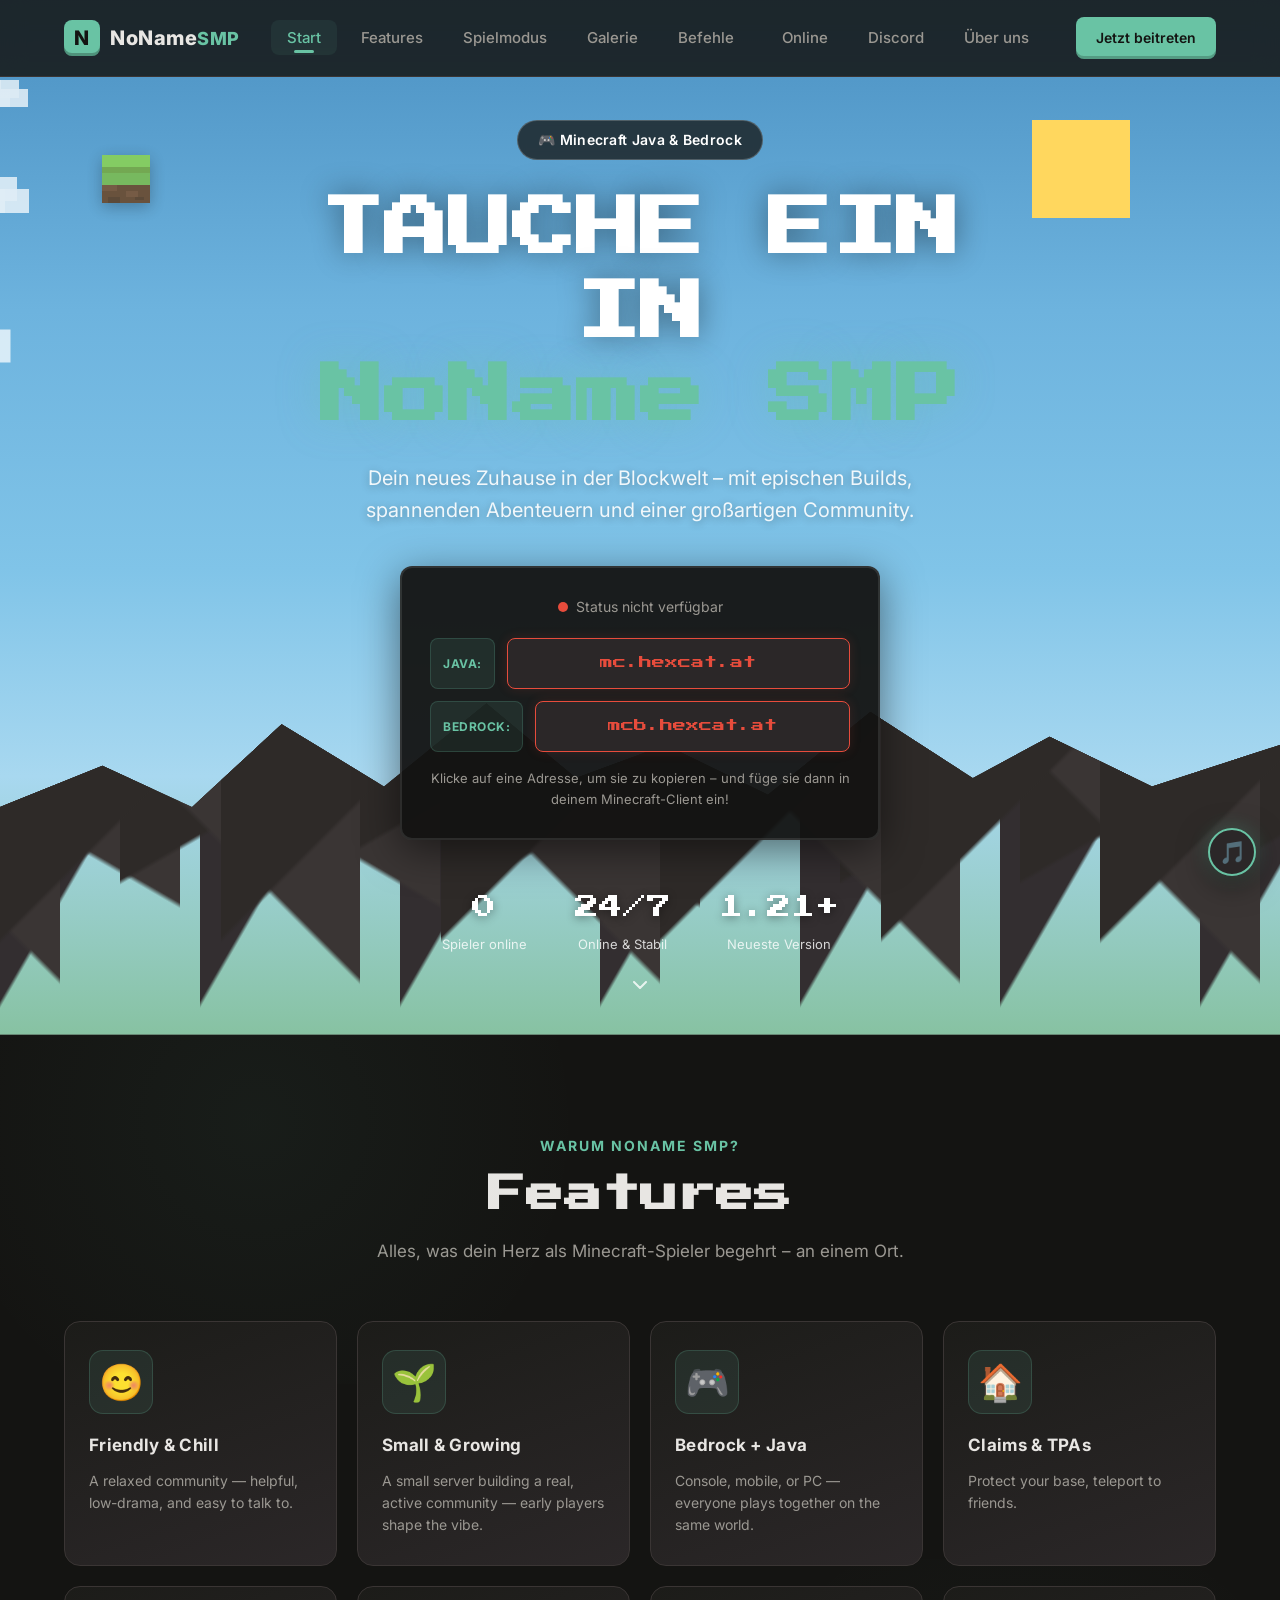
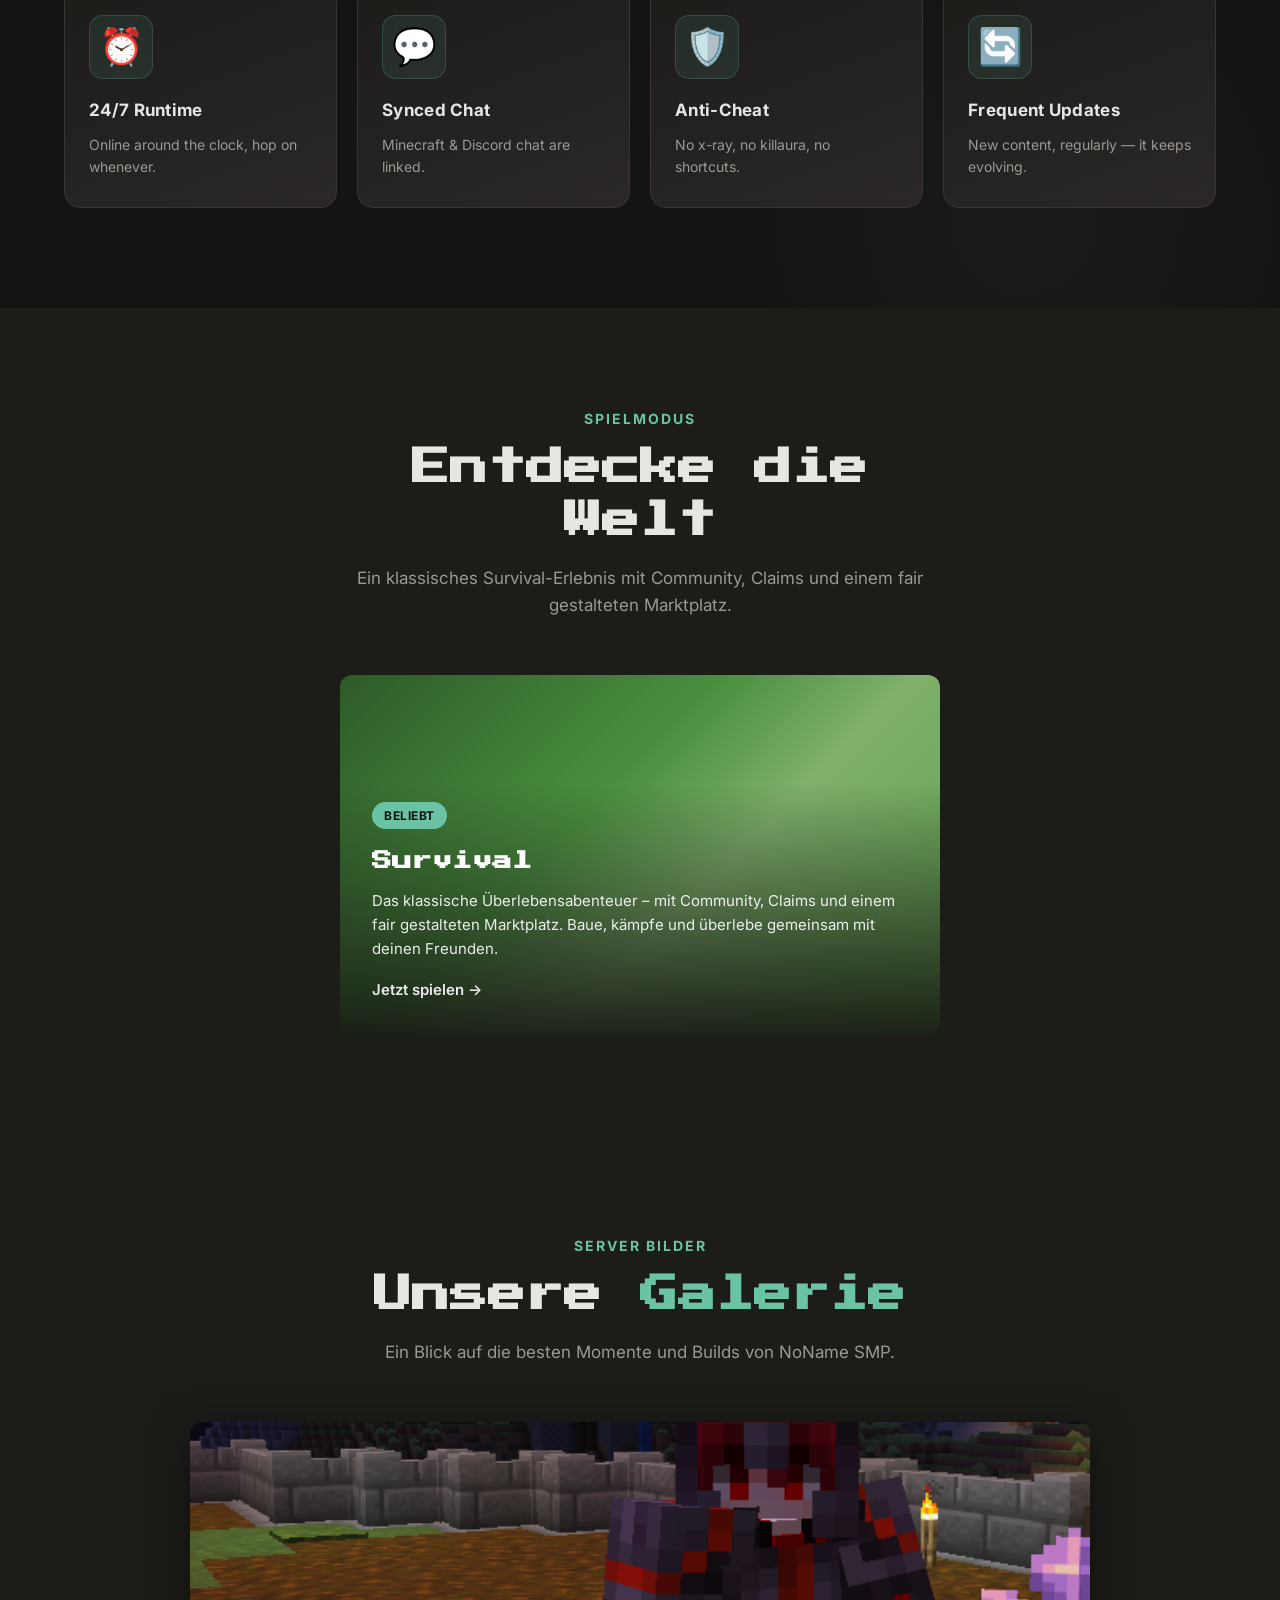
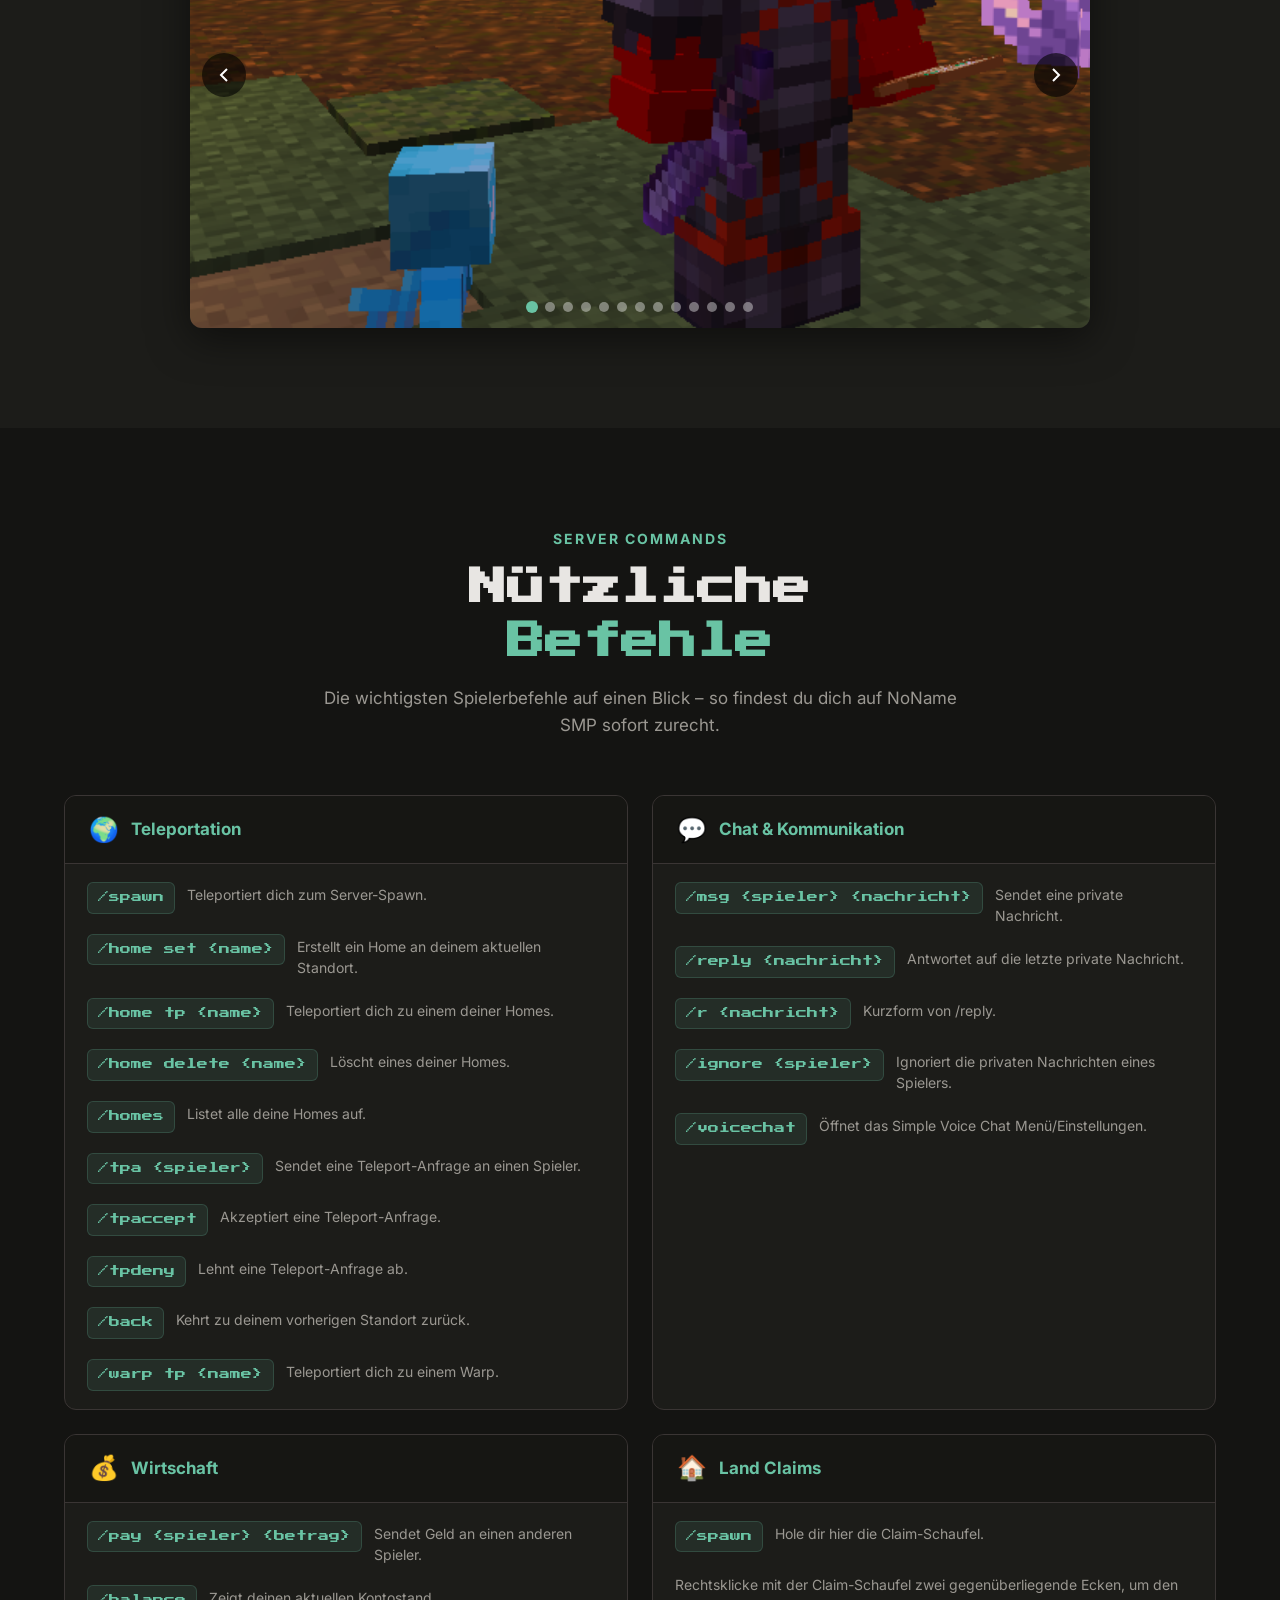
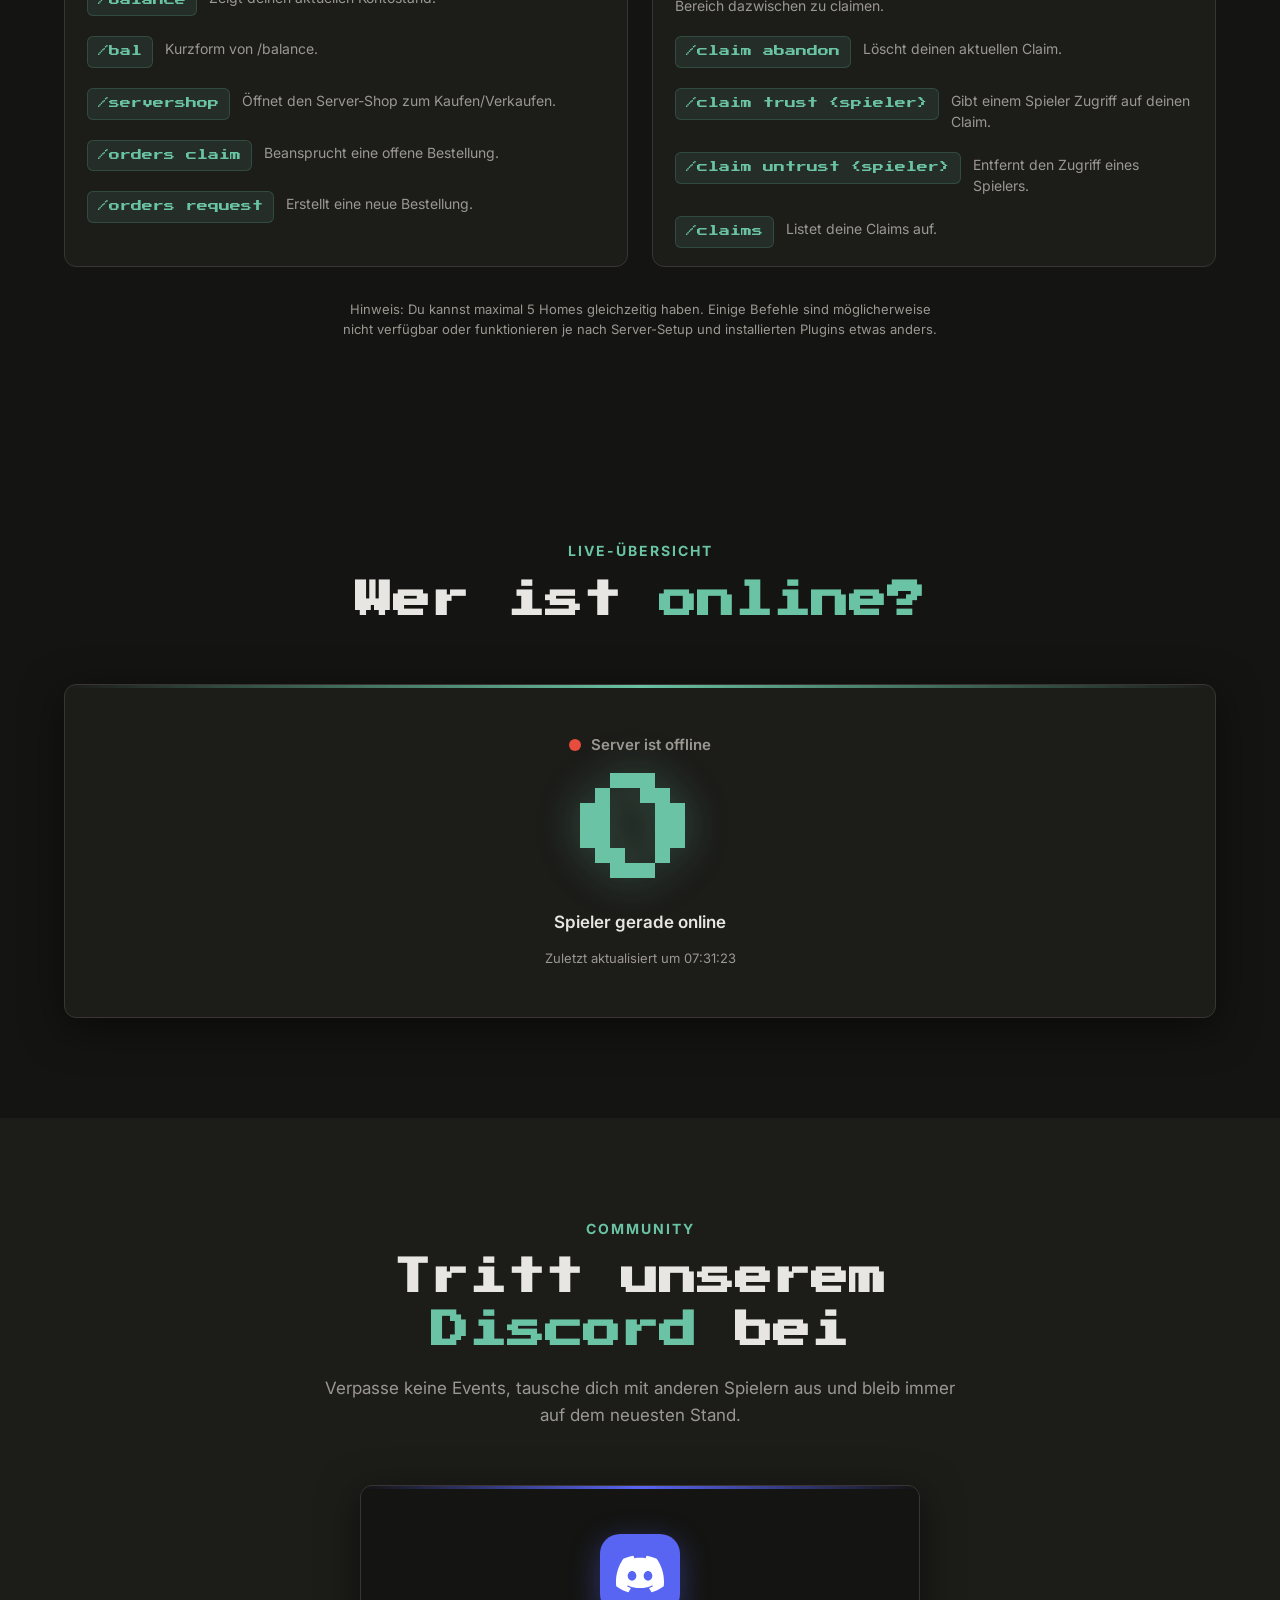
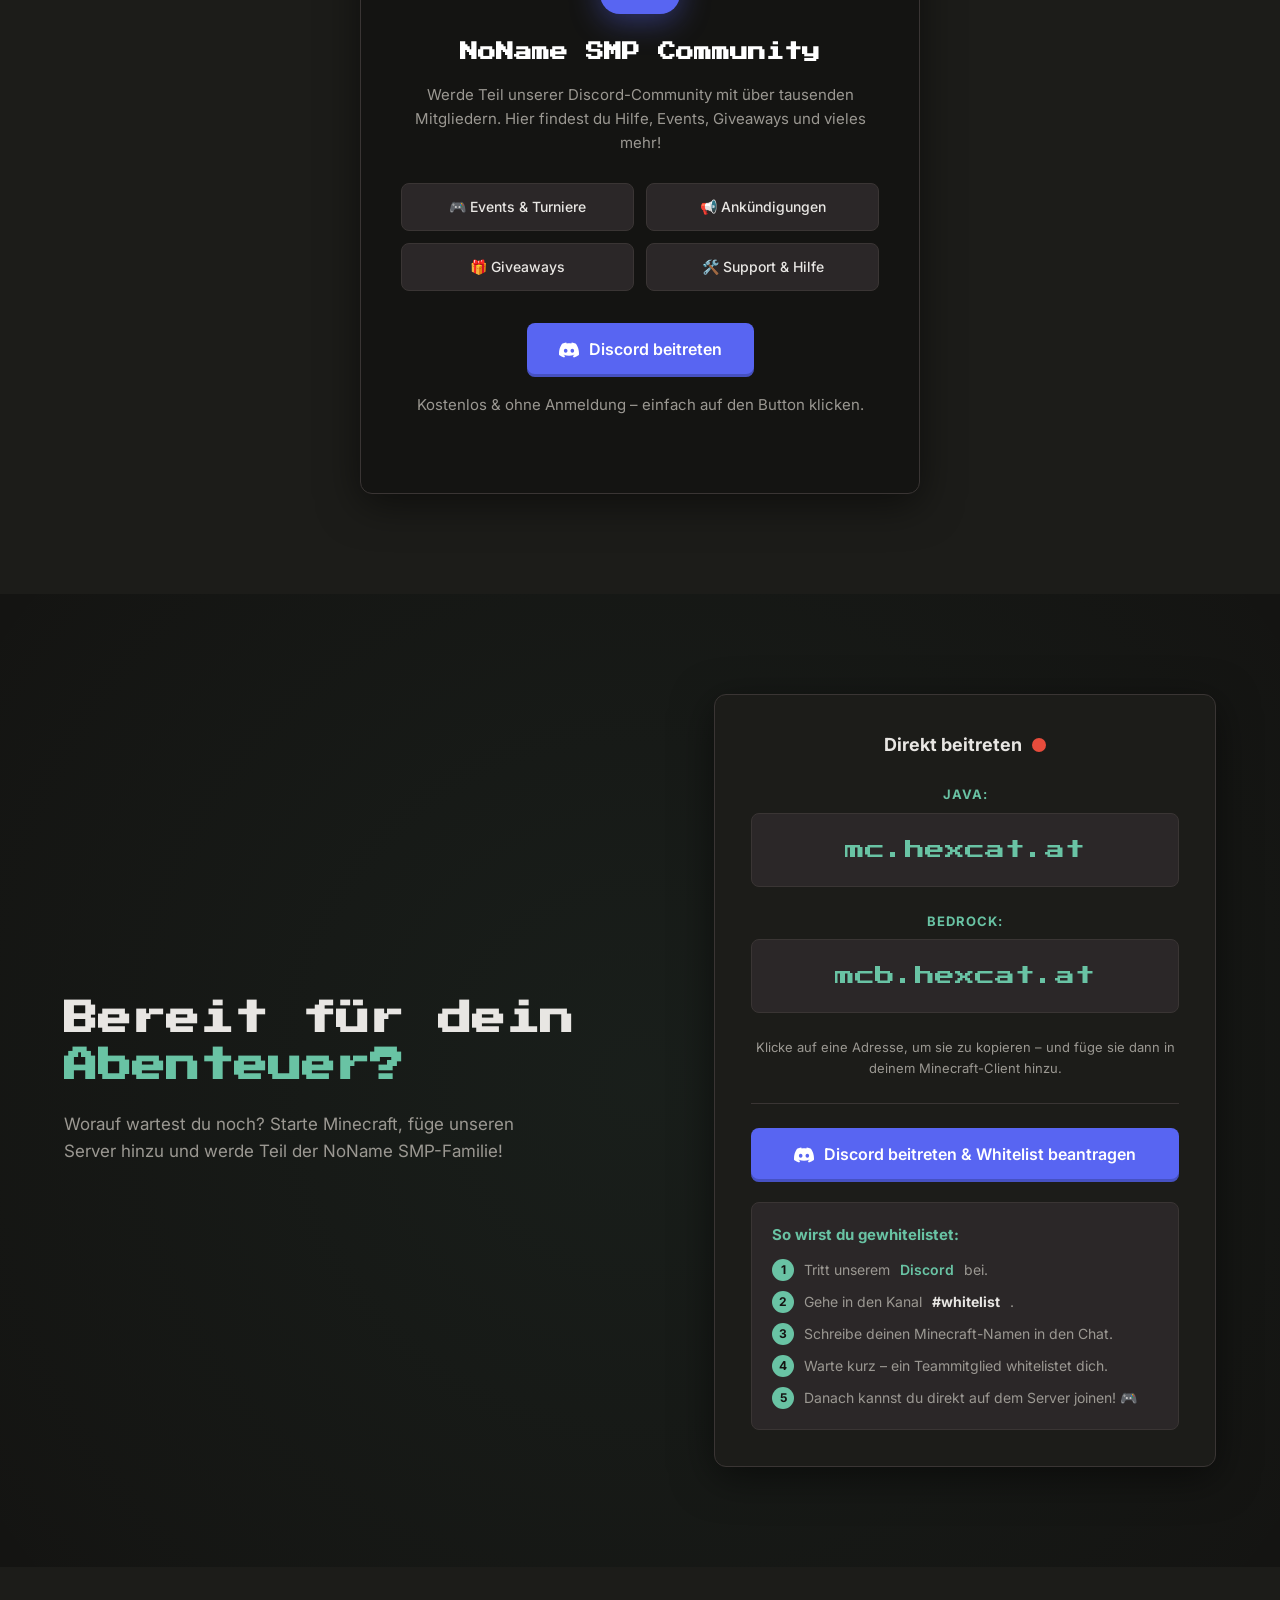
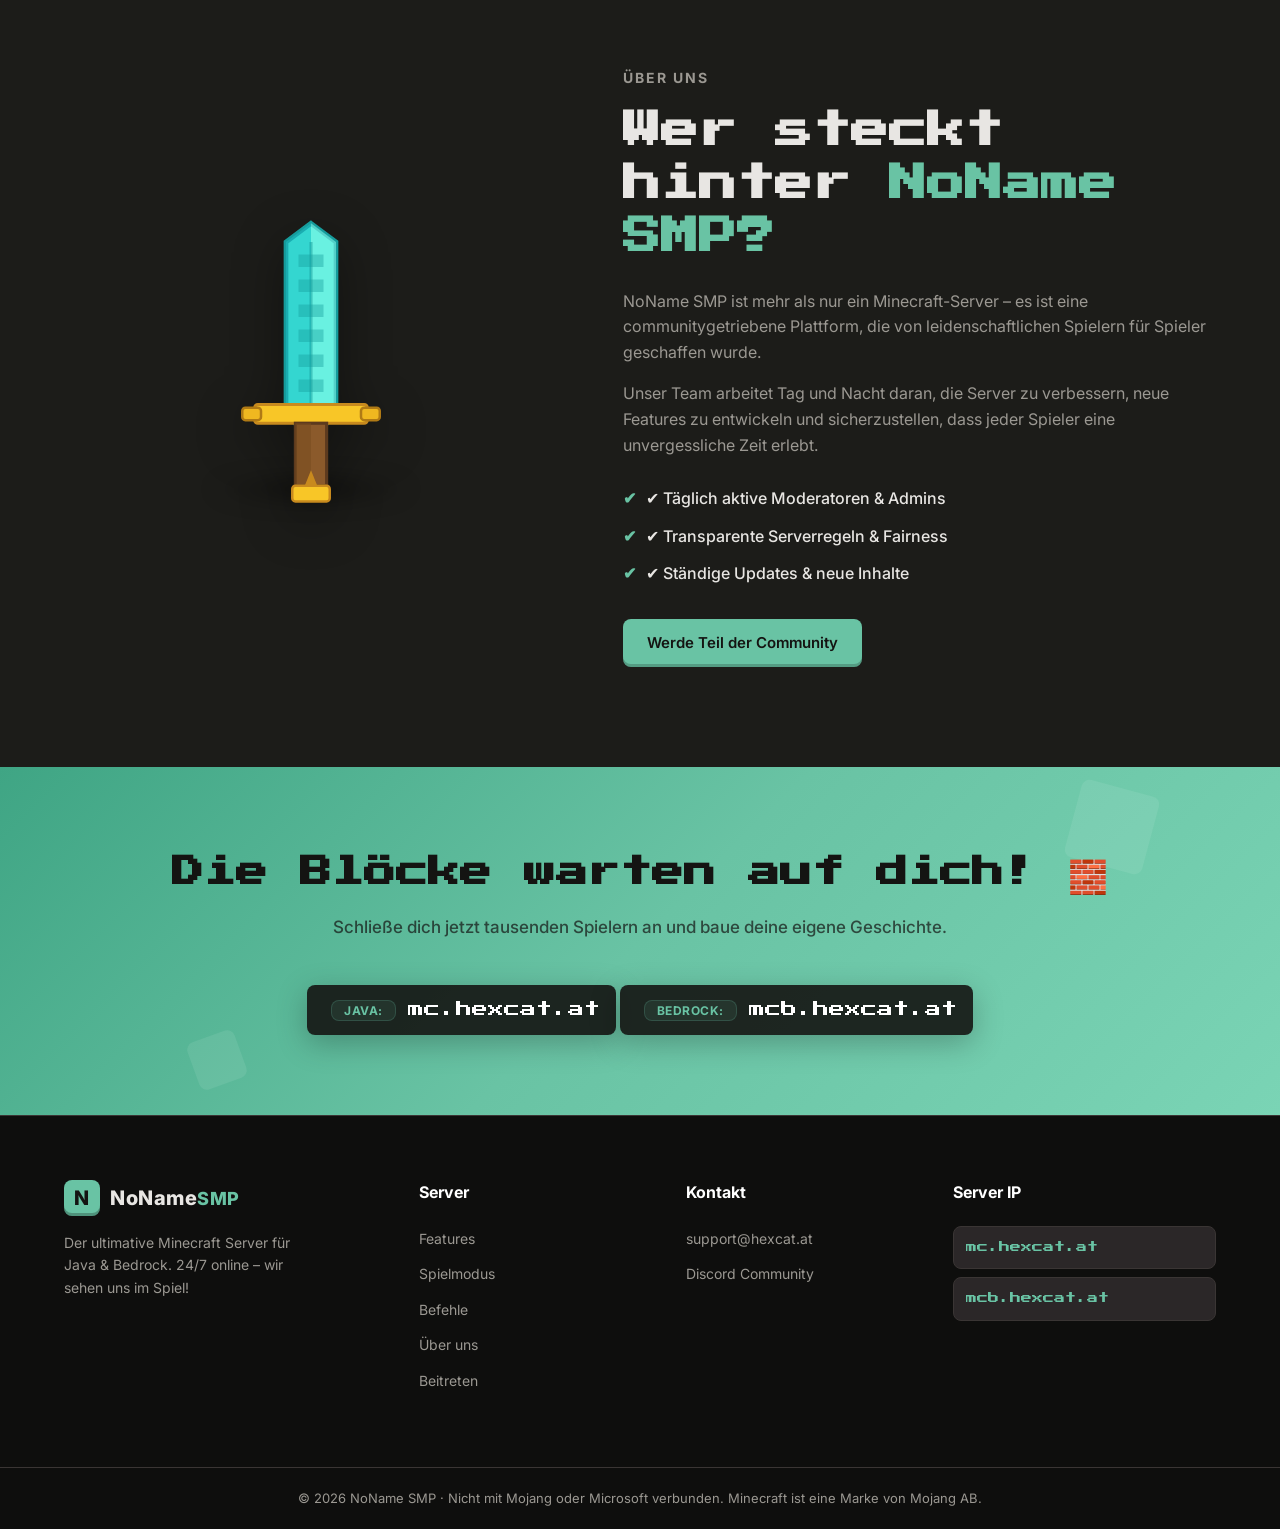
==== commit 09074609: "added pictures and updated the commands" ====
--- a/index.html
+++ b/index.html
@@ -23,6 +23,7 @@
                 <li><a href="#home" class="nav-link active">Start</a></li>
                 <li><a href="#features" class="nav-link">Features</a></li>
                 <li><a href="#gamemodes" class="nav-link">Spielmodus</a></li>
+                <li><a href="#gallery" class="nav-link">Galerie</a></li>
                 <li><a href="#commands" class="nav-link">Befehle</a></li>
                 <li><a href="#map" class="nav-link nav-map hidden">Karte</a></li>
                 <li><a href="#online" class="nav-link">Online</a></li>
@@ -189,6 +190,43 @@
         </div>
     </section>
 
+    <!-- Gallery Section -->
+    <section class="section gallery" id="gallery">
+        <div class="container">
+            <div class="section-head">
+                <p class="section-tag">Server Bilder</p>
+                <h2 class="section-title">Unsere <span class="accent">Galerie</span></h2>
+                <p class="section-desc">Ein Blick auf die besten Momente und Builds von NoName SMP.</p>
+            </div>
+
+            <div class="gallery-container">
+                <div class="gallery-carousel" id="gallery-carousel">
+                    <div class="gallery-loading" id="gallery-loading">
+                        <div class="gallery-spinner"></div>
+                        <p>Bilder werden geladen...</p>
+                    </div>
+                    <div class="gallery-slides" id="gallery-slides">
+                        <!-- Bilder werden dynamisch geladen -->
+                    </div>
+                    <button class="gallery-nav gallery-prev" id="gallery-prev" aria-label="Vorheriges Bild">
+                        <svg width="24" height="24" viewBox="0 0 24 24" fill="none" stroke="currentColor" stroke-width="2">
+                            <path d="M15 18l-6-6 6-6"></path>
+                        </svg>
+                    </button>
+                    <button class="gallery-nav gallery-next" id="gallery-next" aria-label="Nächstes Bild">
+                        <svg width="24" height="24" viewBox="0 0 24 24" fill="none" stroke="currentColor" stroke-width="2">
+                            <path d="M9 18l6-6-6-6"></path>
+                        </svg>
+                    </button>
+                    <div class="gallery-dots" id="gallery-dots">
+                        <!-- Punkte werden dynamisch geladen -->
+                    </div>
+                </div>
+                <p class="gallery-hint" id="gallery-hint" style="display: none;">Keine Bilder gefunden. Füge Bilder zum assets/pictures/ Ordner hinzu.</p>
+            </div>
+        </div>
+    </section>
+
     <!-- Commands Section -->
     <section class="section commands" id="commands">
         <div class="container">
@@ -210,16 +248,16 @@
                             <code>/spawn</code>
                             <p>Teleportiert dich zum Server-Spawn.</p>
                         </div>
-<div class="command-item">
-    <code>/home &lt;name&gt;</code>
-    <p>Teleportiert dich zu einem deiner Homes.</p>
-</div>
-                        <div class="command-item">
-<code>/sethome &lt;name&gt;</code>
+                        <div class="command-item">
+                            <code>/home set &lt;name&gt;</code>
                             <p>Erstellt ein Home an deinem aktuellen Standort.</p>
                         </div>
                         <div class="command-item">
-<code>/delhome &lt;name&gt;</code>
+                            <code>/home tp &lt;name&gt;</code>
+                            <p>Teleportiert dich zu einem deiner Homes.</p>
+                        </div>
+                        <div class="command-item">
+                            <code>/home delete &lt;name&gt;</code>
                             <p>Löscht eines deiner Homes.</p>
                         </div>
                         <div class="command-item">
@@ -227,7 +265,7 @@
                             <p>Listet alle deine Homes auf.</p>
                         </div>
                         <div class="command-item">
-<code>/tpa &lt;spieler&gt;</code>
+                            <code>/tpa &lt;spieler&gt;</code>
                             <p>Sendet eine Teleport-Anfrage an einen Spieler.</p>
                         </div>
                         <div class="command-item">
@@ -243,12 +281,8 @@
                             <p>Kehrt zu deinem vorherigen Standort zurück.</p>
                         </div>
                         <div class="command-item">
-<code>/warp &lt;name&gt;</code>
-                            <p>Teleportiert zu einem öffentlichen Warp.</p>
-                        </div>
-                        <div class="command-item">
-                            <code>/warps</code>
-                            <p>Listet verfügbare Warps auf.</p>
+                            <code>/warp tp &lt;name&gt;</code>
+                            <p>Teleportiert dich zu einem Warp.</p>
                         </div>
                     </div>
                 </div>
@@ -302,6 +336,18 @@
                             <code>/bal</code>
                             <p>Kurzform von /balance.</p>
                         </div>
+                        <div class="command-item">
+                            <code>/servershop</code>
+                            <p>Öffnet den Server-Shop zum Kaufen/Verkaufen.</p>
+                        </div>
+                        <div class="command-item">
+                            <code>/orders claim</code>
+                            <p>Beansprucht eine offene Bestellung.</p>
+                        </div>
+                        <div class="command-item">
+                            <code>/orders request</code>
+                            <p>Erstellt eine neue Bestellung.</p>
+                        </div>
                     </div>
                 </div>
 
@@ -313,34 +359,33 @@
                     </div>
                     <div class="command-list">
                         <div class="command-item">
-                            <code>/claim</code>
-                            <p>Erstellt einen Land-Claim.</p>
-                        </div>
-                        <div class="command-item">
-                            <code>/unclaim</code>
-                            <p>Entfernt einen Claim.</p>
+                            <code>/spawn</code>
+                            <p>Hole dir hier die Claim-Schaufel.</p>
+                        </div>
+                        <div class="command-item">
+                            <p>Rechtsklicke mit der Claim-Schaufel zwei gegenüberliegende Ecken, um den Bereich dazwischen zu claimen.</p>
+                        </div>
+                        <div class="command-item">
+                            <code>/claim abandon</code>
+                            <p>Löscht deinen aktuellen Claim.</p>
+                        </div>
+                        <div class="command-item">
+                            <code>/claim trust &lt;spieler&gt;</code>
+                            <p>Gibt einem Spieler Zugriff auf deinen Claim.</p>
+                        </div>
+                        <div class="command-item">
+                            <code>/claim untrust &lt;spieler&gt;</code>
+                            <p>Entfernt den Zugriff eines Spielers.</p>
                         </div>
                         <div class="command-item">
                             <code>/claims</code>
                             <p>Listet deine Claims auf.</p>
                         </div>
-                        <div class="command-item">
-<code>/trust &lt;spieler&gt;</code>
-                            <p>Gibt einem Spieler Zugriff auf deinen Claim.</p>
-                        </div>
-                        <div class="command-item">
-<code>/untrust &lt;spieler&gt;</code>
-                            <p>Entfernt den Zugriff eines Spielers.</p>
-                        </div>
-                        <div class="command-item">
-                            <code>/claiminfo</code>
-                            <p>Zeigt Informationen über den Claim, in dem du stehst.</p>
-                        </div>
-                    </div>
-                </div>
-            </div>
-
-            <p class="commands-hint">Hinweis: Einige Befehle sind möglicherweise nicht verfügbar oder funktionieren je nach Server-Setup und installierten Plugins etwas anders.</p>
+                    </div>
+                </div>
+            </div>
+
+            <p class="commands-hint">Hinweis: Du kannst maximal 5 Homes gleichzeitig haben. Einige Befehle sind möglicherweise nicht verfügbar oder funktionieren je nach Server-Setup und installierten Plugins etwas anders.</p>
         </div>
     </section>
 
--- a/css/style.css
+++ b/css/style.css
@@ -895,6 +895,168 @@
 }
 
 /* ============================================
+   Gallery Section
+   ============================================ */
+
+.gallery {
+  background: var(--dark-2);
+}
+
+.gallery-container {
+  max-width: 900px;
+  margin: 0 auto;
+}
+
+.gallery-carousel {
+  position: relative;
+  border-radius: var(--radius);
+  overflow: hidden;
+  background: var(--dark-3);
+  aspect-ratio: 16 / 9;
+  box-shadow: var(--shadow);
+}
+
+.gallery-loading {
+  position: absolute;
+  inset: 0;
+  display: flex;
+  flex-direction: column;
+  align-items: center;
+  justify-content: center;
+  background: var(--dark-3);
+  z-index: 10;
+}
+
+.gallery-spinner {
+  width: 40px;
+  height: 40px;
+  border: 3px solid var(--dark-4);
+  border-top-color: var(--primary);
+  border-radius: 50%;
+  animation: spin 1s linear infinite;
+  margin-bottom: 16px;
+}
+
+@keyframes spin {
+  to { transform: rotate(360deg); }
+}
+
+.gallery-slides {
+  position: relative;
+  width: 100%;
+  height: 100%;
+}
+
+.gallery-slide {
+  position: absolute;
+  inset: 0;
+  opacity: 0;
+  transition: opacity 0.5s ease-in-out;
+}
+
+.gallery-slide.active {
+  opacity: 1;
+}
+
+.gallery-slide img {
+  width: 100%;
+  height: 100%;
+  object-fit: cover;
+}
+
+.gallery-nav {
+  position: absolute;
+  top: 50%;
+  transform: translateY(-50%);
+  background: rgba(0, 0, 0, 0.6);
+  border: none;
+  color: white;
+  width: 44px;
+  height: 44px;
+  border-radius: 50%;
+  cursor: pointer;
+  display: flex;
+  align-items: center;
+  justify-content: center;
+  transition: var(--transition);
+  z-index: 5;
+}
+
+.gallery-nav:hover {
+  background: rgba(0, 0, 0, 0.8);
+  transform: translateY(-50%) scale(1.1);
+}
+
+.gallery-nav:focus {
+  outline: 2px solid var(--primary);
+  outline-offset: 2px;
+}
+
+.gallery-prev {
+  left: 12px;
+}
+
+.gallery-next {
+  right: 12px;
+}
+
+.gallery-dots {
+  position: absolute;
+  bottom: 16px;
+  left: 50%;
+  transform: translateX(-50%);
+  display: flex;
+  gap: 8px;
+  z-index: 5;
+}
+
+.gallery-dot {
+  width: 10px;
+  height: 10px;
+  border-radius: 50%;
+  background: rgba(255, 255, 255, 0.4);
+  border: none;
+  cursor: pointer;
+  transition: var(--transition);
+}
+
+.gallery-dot:hover {
+  background: rgba(255, 255, 255, 0.7);
+}
+
+.gallery-dot.active {
+  background: var(--primary);
+  transform: scale(1.2);
+}
+
+.gallery-hint {
+  margin-top: 24px;
+  text-align: center;
+  font-size: 14px;
+  color: var(--text-muted);
+}
+
+@media (max-width: 768px) {
+  .gallery-nav {
+    width: 36px;
+    height: 36px;
+  }
+
+  .gallery-prev {
+    left: 8px;
+  }
+
+  .gallery-next {
+    right: 8px;
+  }
+
+  .gallery-dot {
+    width: 8px;
+    height: 8px;
+  }
+}
+
+/* ============================================
    Commands Section
    ============================================ */
 
@@ -1754,6 +1916,11 @@
   pointer-events: none;
 }
 
+.gallery-loading.hidden {
+  opacity: 0;
+  pointer-events: none;
+}
+
 .map-loading p {
   color: var(--text-muted);
   font-size: 15px;
